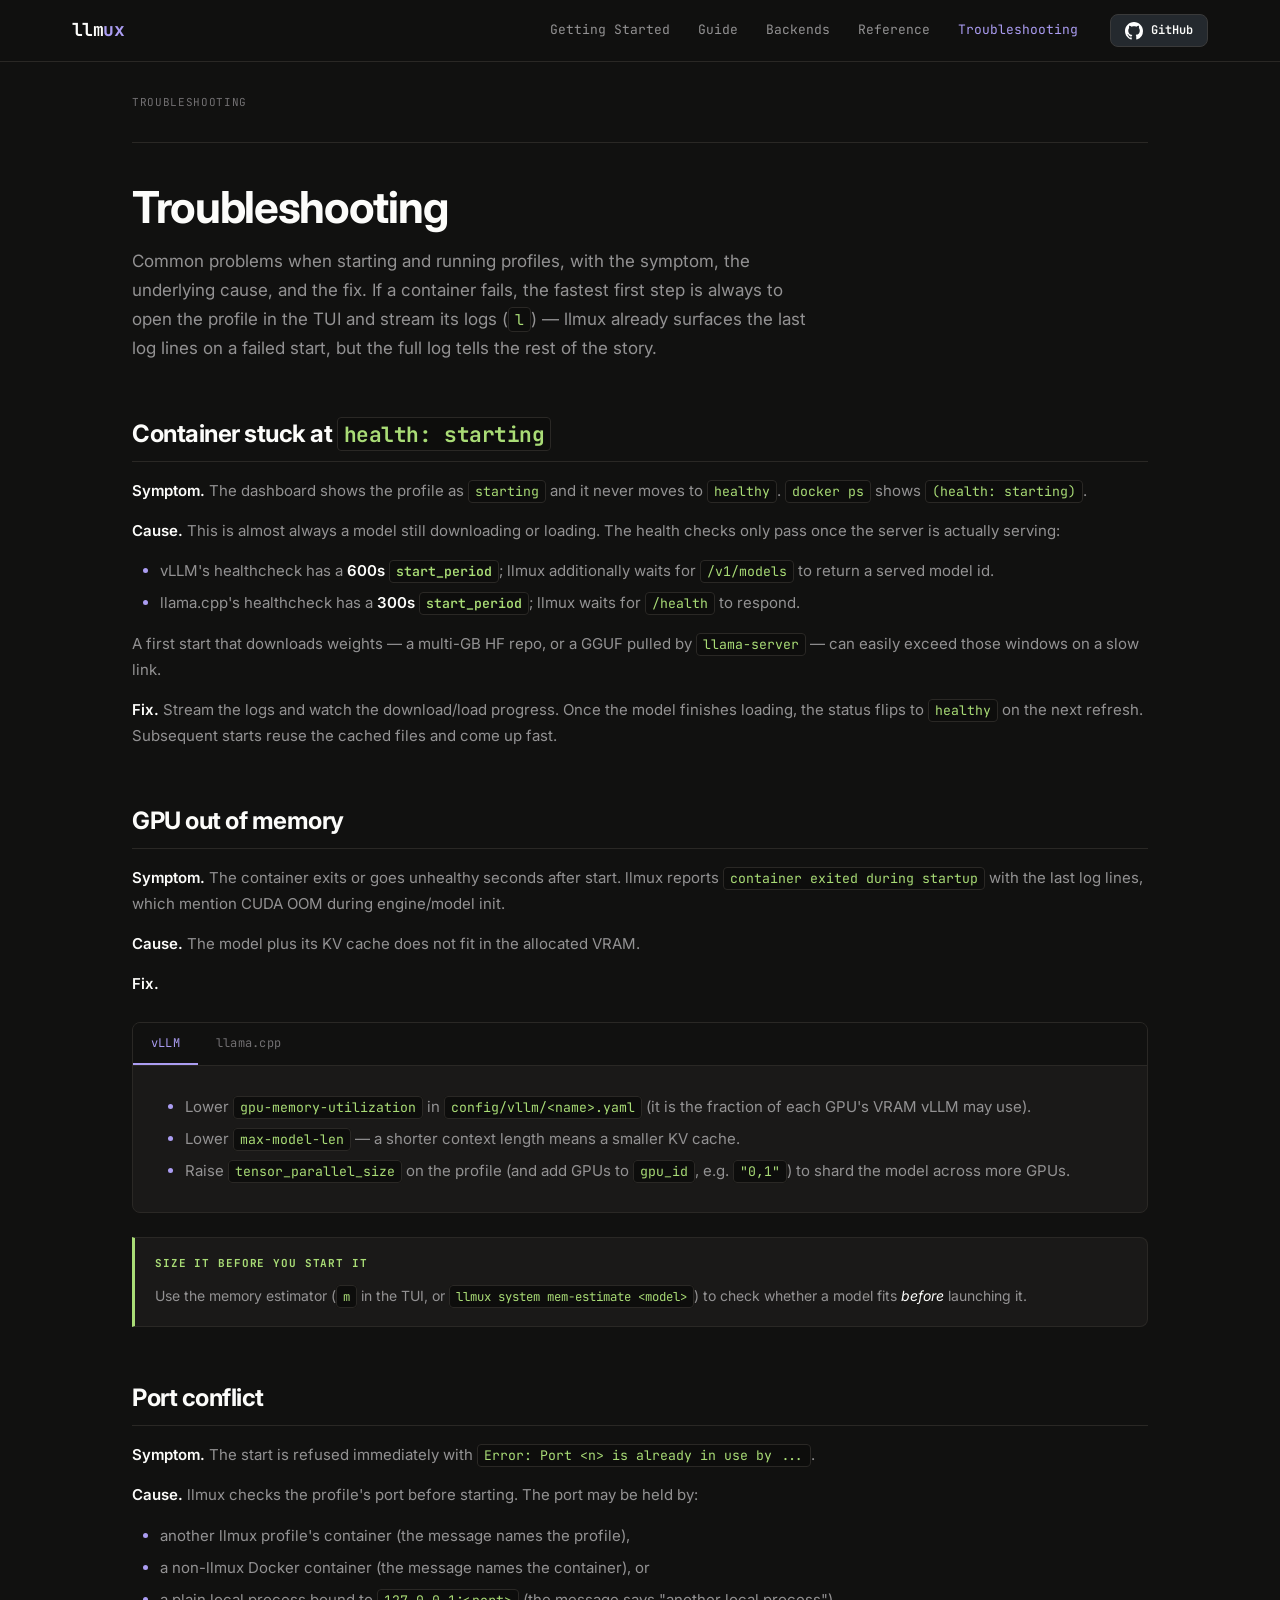
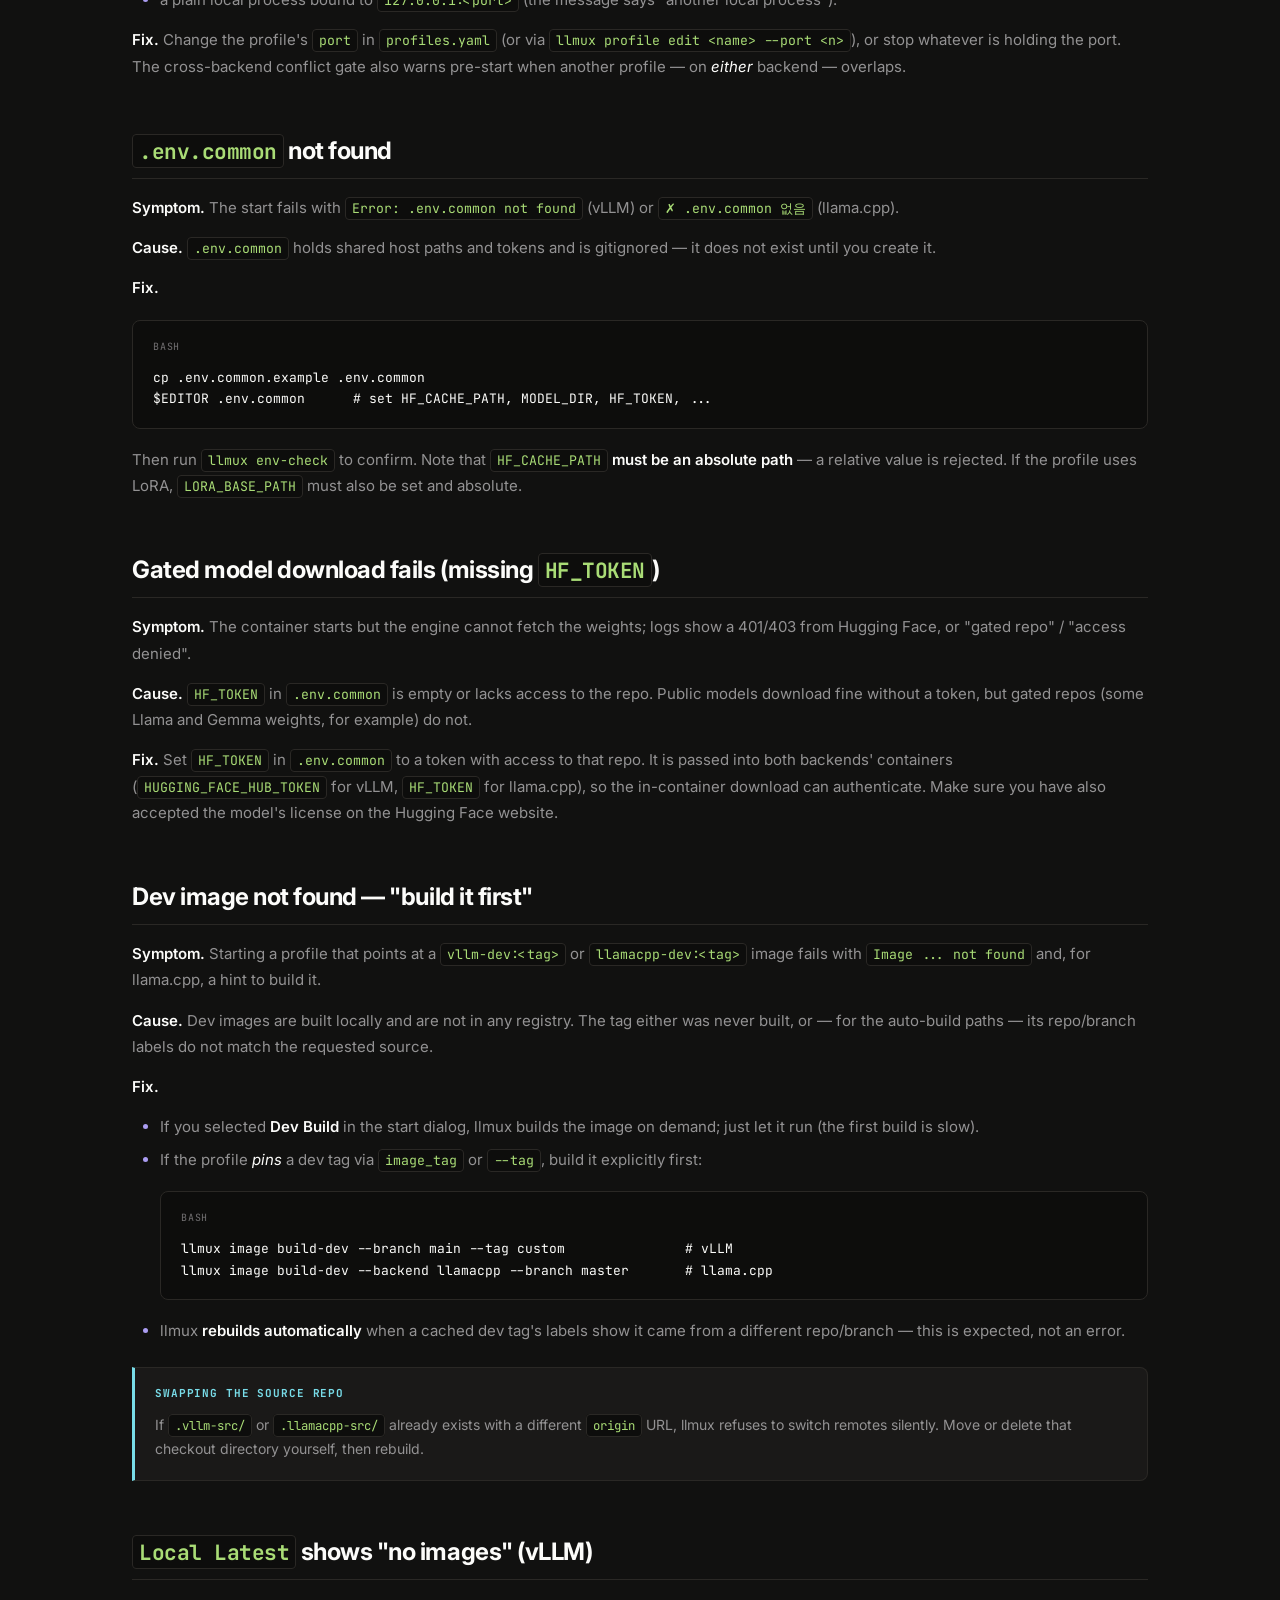
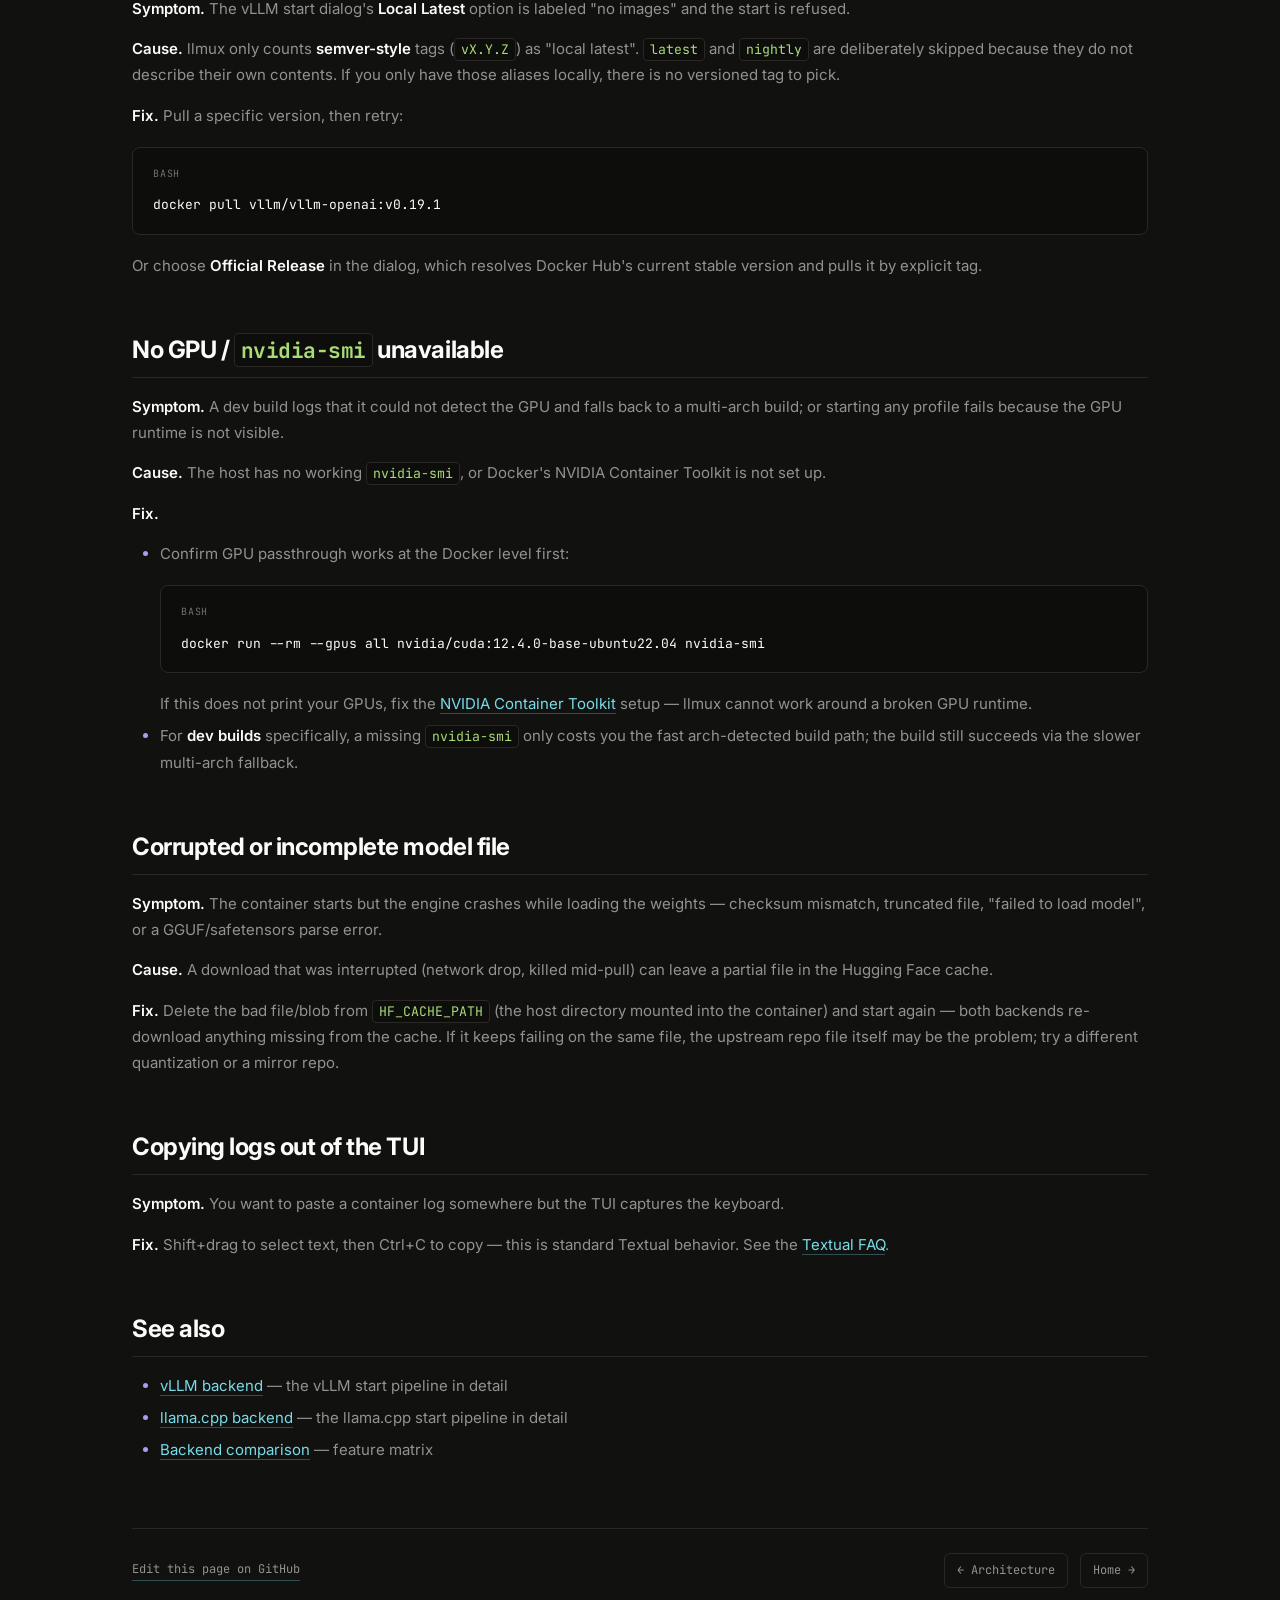
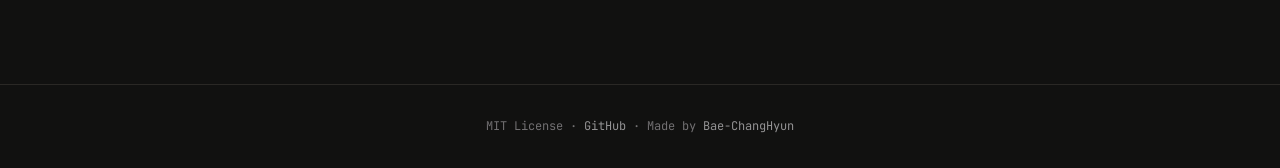
==== docs/troubleshooting.html @ 17f213e3 "📝 docs(site): hand-build all 14 sub-pages in Monokai Pro design Follows the same "keep the custom de" ====
<!DOCTYPE html>
<html lang="en">
<head>
  <meta charset="UTF-8" />
  <meta name="viewport" content="width=device-width, initial-scale=1.0" />
  <title>Troubleshooting &middot; llmux</title>
  <meta name="description" content="Common problems when starting and running llmux profiles — symptoms, causes, and fixes for vLLM and llama.cpp." />
  <link rel="preconnect" href="https://fonts.googleapis.com" />
  <link rel="preconnect" href="https://fonts.gstatic.com" crossorigin />
  <link href="https://fonts.googleapis.com/css2?family=JetBrains+Mono:wght@400;500;700&family=Inter:wght@400;500;600;700&display=swap" rel="stylesheet" />
  <link rel="stylesheet" href="assets/css/style.css" />
</head>
<body>

<!-- NAV -->
<nav class="top">
  <div class="nav-inner">
    <a href="index.html" class="nav-brand">llm<span class="brand-accent">ux</span></a>
    <div class="nav-links">
      <span class="nav-links-desktop">
        <a href="getting-started/installation.html">Getting Started</a>
        <a href="guide/profiles.html">Guide</a>
        <a href="backends/vllm.html">Backends</a>
        <a href="reference/cli.html">Reference</a>
        <a href="troubleshooting.html" class="active">Troubleshooting</a>
      </span>
      <a href="https://github.com/Bae-ChangHyun/llmux" class="nav-github" target="_blank">
        <svg viewBox="0 0 16 16"><path d="M8 0C3.58 0 0 3.58 0 8c0 3.54 2.29 6.53 5.47 7.59.4.07.55-.17.55-.38 0-.19-.01-.82-.01-1.49-2.01.37-2.53-.49-2.69-.94-.09-.23-.48-.94-.82-1.13-.28-.15-.68-.52-.01-.53.63-.01 1.08.58 1.23.82.72 1.21 1.87.87 2.33.66.07-.52.28-.87.51-1.07-1.78-.2-3.64-.89-3.64-3.95 0-.87.31-1.59.82-2.15-.08-.2-.36-1.02.08-2.12 0 0 .67-.21 2.2.82.64-.18 1.32-.27 2-.27.68 0 1.36.09 2 .27 1.53-1.04 2.2-.82 2.2-.82.44 1.1.16 1.92.08 2.12.51.56.82 1.27.82 2.15 0 3.07-1.87 3.75-3.65 3.95.29.25.54.73.54 1.48 0 1.07-.01 1.93-.01 2.2 0 .21.15.46.55.38A8.013 8.013 0 0016 8c0-4.42-3.58-8-8-8z"/></svg>
        <span class="nav-github-stars">GitHub</span>
      </a>
    </div>
  </div>
</nav>

<div class="docs-wrap">

  <!-- SECTION NAV -->
  <div class="section-nav">
    <span class="crumb">Troubleshooting</span>
  </div>

  <article class="docs-content">

    <div class="docs-header">
      <h1>Troubleshooting</h1>
      <p class="lede">
        Common problems when starting and running profiles, with the symptom, the underlying cause, and the fix. If a container fails, the fastest first step is always to open the profile in the TUI and stream its logs (<code>l</code>) — llmux already surfaces the last log lines on a failed start, but the full log tells the rest of the story.
      </p>
    </div>

    <h2 id="container-stuck-at-health-starting">Container stuck at <code>health: starting</code></h2>
    <p><strong>Symptom.</strong> The dashboard shows the profile as <code>starting</code> and it never moves to <code>healthy</code>. <code>docker ps</code> shows <code>(health: starting)</code>.</p>
    <p><strong>Cause.</strong> This is almost always a model still downloading or loading. The health checks only pass once the server is actually serving:</p>
    <ul>
      <li>vLLM's healthcheck has a <strong>600s <code>start_period</code></strong>; llmux additionally waits for <code>/v1/models</code> to return a served model id.</li>
      <li>llama.cpp's healthcheck has a <strong>300s <code>start_period</code></strong>; llmux waits for <code>/health</code> to respond.</li>
    </ul>
    <p>A first start that downloads weights — a multi-GB HF repo, or a GGUF pulled by <code>llama-server</code> — can easily exceed those windows on a slow link.</p>
    <p><strong>Fix.</strong> Stream the logs and watch the download/load progress. Once the model finishes loading, the status flips to <code>healthy</code> on the next refresh. Subsequent starts reuse the cached files and come up fast.</p>

    <h2 id="gpu-out-of-memory">GPU out of memory</h2>
    <p><strong>Symptom.</strong> The container exits or goes unhealthy seconds after start. llmux reports <code>container exited during startup</code> with the last log lines, which mention CUDA OOM during engine/model init.</p>
    <p><strong>Cause.</strong> The model plus its KV cache does not fit in the allocated VRAM.</p>
    <p><strong>Fix.</strong></p>

    <div class="tabs">
      <div class="tab-bar">
        <button class="active" onclick="switchTab(this, 'tab-ts-1-vllm')">vLLM</button>
        <button onclick="switchTab(this, 'tab-ts-1-llamacpp')">llama.cpp</button>
      </div>
      <div class="tab-panel active" id="tab-ts-1-vllm">
        <ul>
          <li>Lower <code>gpu-memory-utilization</code> in <code>config/vllm/&lt;name&gt;.yaml</code> (it is the fraction of each GPU's VRAM vLLM may use).</li>
          <li>Lower <code>max-model-len</code> — a shorter context length means a smaller KV cache.</li>
          <li>Raise <code>tensor_parallel_size</code> on the profile (and add GPUs to <code>gpu_id</code>, e.g. <code>"0,1"</code>) to shard the model across more GPUs.</li>
        </ul>
      </div>
      <div class="tab-panel" id="tab-ts-1-llamacpp">
        <ul>
          <li>Lower <code>n-gpu-layers</code> in <code>config/llamacpp/&lt;name&gt;.yaml</code> to offload more layers to CPU.</li>
          <li>Quantize the KV cache with <code>cache-type-k</code> / <code>cache-type-v</code> (e.g. <code>q8_0</code>).</li>
          <li>For MoE models, add an <code>override-tensors</code> rule (e.g. <code>".ffn_.*_exps.=CPU"</code>) to push expert tensors to system RAM.</li>
        </ul>
      </div>
    </div>

    <div class="admonition tip">
      <p class="admonition-title">Size it before you start it</p>
      <p>Use the memory estimator (<code>m</code> in the TUI, or <code>llmux system mem-estimate &lt;model&gt;</code>) to check whether a model fits <em>before</em> launching it.</p>
    </div>

    <h2 id="port-conflict">Port conflict</h2>
    <p><strong>Symptom.</strong> The start is refused immediately with <code>Error: Port &lt;n&gt; is already in use by ...</code>.</p>
    <p><strong>Cause.</strong> llmux checks the profile's port before starting. The port may be held by:</p>
    <ul>
      <li>another llmux profile's container (the message names the profile),</li>
      <li>a non-llmux Docker container (the message names the container), or</li>
      <li>a plain local process bound to <code>127.0.0.1:&lt;port&gt;</code> (the message says "another local process").</li>
    </ul>
    <p><strong>Fix.</strong> Change the profile's <code>port</code> in <code>profiles.yaml</code> (or via <code>llmux profile edit &lt;name&gt; --port &lt;n&gt;</code>), or stop whatever is holding the port. The cross-backend conflict gate also warns pre-start when another profile — on <em>either</em> backend — overlaps.</p>

    <h2 id="env-common-not-found"><code>.env.common</code> not found</h2>
    <p><strong>Symptom.</strong> The start fails with <code>Error: .env.common not found</code> (vLLM) or <code>✗ .env.common 없음</code> (llama.cpp).</p>
    <p><strong>Cause.</strong> <code>.env.common</code> holds shared host paths and tokens and is gitignored — it does not exist until you create it.</p>
    <p><strong>Fix.</strong></p>
    <pre data-lang="bash"><code>cp .env.common.example .env.common
$EDITOR .env.common      # set HF_CACHE_PATH, MODEL_DIR, HF_TOKEN, ...</code></pre>
    <p>Then run <code>llmux env-check</code> to confirm. Note that <code>HF_CACHE_PATH</code> <strong>must be an absolute path</strong> — a relative value is rejected. If the profile uses LoRA, <code>LORA_BASE_PATH</code> must also be set and absolute.</p>

    <h2 id="gated-model-download-fails-missing-hf-token">Gated model download fails (missing <code>HF_TOKEN</code>)</h2>
    <p><strong>Symptom.</strong> The container starts but the engine cannot fetch the weights; logs show a 401/403 from Hugging Face, or "gated repo" / "access denied".</p>
    <p><strong>Cause.</strong> <code>HF_TOKEN</code> in <code>.env.common</code> is empty or lacks access to the repo. Public models download fine without a token, but gated repos (some Llama and Gemma weights, for example) do not.</p>
    <p><strong>Fix.</strong> Set <code>HF_TOKEN</code> in <code>.env.common</code> to a token with access to that repo. It is passed into both backends' containers (<code>HUGGING_FACE_HUB_TOKEN</code> for vLLM, <code>HF_TOKEN</code> for llama.cpp), so the in-container download can authenticate. Make sure you have also accepted the model's license on the Hugging Face website.</p>

    <h2 id="dev-image-not-found-build-it-first">Dev image not found — "build it first"</h2>
    <p><strong>Symptom.</strong> Starting a profile that points at a <code>vllm-dev:&lt;tag&gt;</code> or <code>llamacpp-dev:&lt;tag&gt;</code> image fails with <code>Image ... not found</code> and, for llama.cpp, a hint to build it.</p>
    <p><strong>Cause.</strong> Dev images are built locally and are not in any registry. The tag either was never built, or — for the auto-build paths — its repo/branch labels do not match the requested source.</p>
    <p><strong>Fix.</strong></p>
    <ul>
      <li>If you selected <strong>Dev Build</strong> in the start dialog, llmux builds the image on demand; just let it run (the first build is slow).</li>
      <li>If the profile <em>pins</em> a dev tag via <code>image_tag</code> or <code>--tag</code>, build it explicitly first:
        <pre data-lang="bash"><code>llmux image build-dev --branch main --tag custom               # vLLM
llmux image build-dev --backend llamacpp --branch master       # llama.cpp</code></pre>
      </li>
      <li>llmux <strong>rebuilds automatically</strong> when a cached dev tag's labels show it came from a different repo/branch — this is expected, not an error.</li>
    </ul>
    <div class="admonition note">
      <p class="admonition-title">Swapping the source repo</p>
      <p>If <code>.vllm-src/</code> or <code>.llamacpp-src/</code> already exists with a different <code>origin</code> URL, llmux refuses to switch remotes silently. Move or delete that checkout directory yourself, then rebuild.</p>
    </div>

    <h2 id="local-latest-shows-no-images-vllm"><code>Local Latest</code> shows "no images" (vLLM)</h2>
    <p><strong>Symptom.</strong> The vLLM start dialog's <strong>Local Latest</strong> option is labeled "no images" and the start is refused.</p>
    <p><strong>Cause.</strong> llmux only counts <strong>semver-style</strong> tags (<code>vX.Y.Z</code>) as "local latest". <code>latest</code> and <code>nightly</code> are deliberately skipped because they do not describe their own contents. If you only have those aliases locally, there is no versioned tag to pick.</p>
    <p><strong>Fix.</strong> Pull a specific version, then retry:</p>
    <pre data-lang="bash"><code>docker pull vllm/vllm-openai:v0.19.1</code></pre>
    <p>Or choose <strong>Official Release</strong> in the dialog, which resolves Docker Hub's current stable version and pulls it by explicit tag.</p>

    <h2 id="no-gpu-nvidia-smi-unavailable">No GPU / <code>nvidia-smi</code> unavailable</h2>
    <p><strong>Symptom.</strong> A dev build logs that it could not detect the GPU and falls back to a multi-arch build; or starting any profile fails because the GPU runtime is not visible.</p>
    <p><strong>Cause.</strong> The host has no working <code>nvidia-smi</code>, or Docker's NVIDIA Container Toolkit is not set up.</p>
    <p><strong>Fix.</strong></p>
    <ul>
      <li>Confirm GPU passthrough works at the Docker level first:
        <pre data-lang="bash"><code>docker run --rm --gpus all nvidia/cuda:12.4.0-base-ubuntu22.04 nvidia-smi</code></pre>
        If this does not print your GPUs, fix the <a href="https://docs.nvidia.com/datacenter/cloud-native/container-toolkit/install-guide.html" target="_blank">NVIDIA Container Toolkit</a> setup — llmux cannot work around a broken GPU runtime.
      </li>
      <li>For <strong>dev builds</strong> specifically, a missing <code>nvidia-smi</code> only costs you the fast arch-detected build path; the build still succeeds via the slower multi-arch fallback.</li>
    </ul>

    <h2 id="corrupted-or-incomplete-model-file">Corrupted or incomplete model file</h2>
    <p><strong>Symptom.</strong> The container starts but the engine crashes while loading the weights — checksum mismatch, truncated file, "failed to load model", or a GGUF/safetensors parse error.</p>
    <p><strong>Cause.</strong> A download that was interrupted (network drop, killed mid-pull) can leave a partial file in the Hugging Face cache.</p>
    <p><strong>Fix.</strong> Delete the bad file/blob from <code>HF_CACHE_PATH</code> (the host directory mounted into the container) and start again — both backends re-download anything missing from the cache. If it keeps failing on the same file, the upstream repo file itself may be the problem; try a different quantization or a mirror repo.</p>

    <h2 id="copying-logs-out-of-the-tui">Copying logs out of the TUI</h2>
    <p><strong>Symptom.</strong> You want to paste a container log somewhere but the TUI captures the keyboard.</p>
    <p><strong>Fix.</strong> Shift+drag to select text, then Ctrl+C to copy — this is standard Textual behavior. See the <a href="https://textual.textualize.io/FAQ/#how-can-i-select-and-copy-text-in-a-textual-app" target="_blank">Textual FAQ</a>.</p>

    <h2 id="see-also">See also</h2>
    <ul>
      <li><a href="backends/vllm.html">vLLM backend</a> — the vLLM start pipeline in detail</li>
      <li><a href="backends/llamacpp.html">llama.cpp backend</a> — the llama.cpp start pipeline in detail</li>
      <li><a href="backends/comparison.html">Backend comparison</a> — feature matrix</li>
    </ul>

    <div class="docs-footer">
      <a class="edit-link" href="https://github.com/Bae-ChangHyun/llmux/edit/main/docs/troubleshooting.md" target="_blank">Edit this page on GitHub</a>
      <div class="prev-next">
        <a href="reference/architecture.html">&larr; Architecture</a>
        <a href="index.html">Home &rarr;</a>
      </div>
    </div>

  </article>
</div>

<!-- FOOTER -->
<footer>
  <div class="page-wrap">
    <p>
      MIT License &middot;
      <a href="https://github.com/Bae-ChangHyun/llmux">GitHub</a> &middot;
      Made by <a href="https://github.com/Bae-ChangHyun">Bae-ChangHyun</a>
    </p>
  </div>
</footer>

<script>
function switchTab(btn, panelId) {
  const tabs = btn.closest('.tabs');
  tabs.querySelectorAll('.tab-bar button').forEach(b => b.classList.remove('active'));
  tabs.querySelectorAll('.tab-panel').forEach(p => p.classList.remove('active'));
  btn.classList.add('active');
  document.getElementById(panelId).classList.add('active');
}
</script>

</body>
</html>
---- docs/assets/css/style.css ----
/* llmux site — Monokai Pro design system.
   Shared by index.html (landing) and the /docs detail pages.
   No build step. Edit here, every page picks it up. */

*, *::before, *::after { margin: 0; padding: 0; box-sizing: border-box; }

:root {
  --bg: #111110;
  --bg-card: #1a1918;
  --bg-code: #0d0d0c;
  --border: #2a2825;
  --border-light: #3a3835;
  --text: #fcfcfa;
  --text-dim: #939293;
  --text-muted: #727072;
  /* Monokai Pro palette */
  --pink: #ff6188;
  --purple: #ab9df2;
  --cyan: #78dce8;
  --green: #a9dc76;
  --yellow: #ffd866;
  --orange: #fc9867;
  --accent: var(--purple);
  --accent-dim: rgba(171, 157, 242, 0.12);
  --mono: 'JetBrains Mono', 'SF Mono', 'Fira Code', monospace;
  --sans: 'Inter', system-ui, -apple-system, sans-serif;
  --max-w: 1200px;
  --max-w-docs: 1080px;
  --section-gap: clamp(5rem, 10vh, 8rem);
  --nav-h: 56px;
}

html { scroll-behavior: smooth; }

body {
  min-height: 100vh;
  background: var(--bg);
  color: var(--text);
  font-family: var(--sans);
  -webkit-font-smoothing: antialiased;
  line-height: 1.6;
}

/* ============================== NAV ============================== */
nav.top {
  position: fixed; top: 0; left: 0; right: 0; z-index: 50;
  background: rgba(17,17,16,0.9);
  backdrop-filter: blur(12px);
  -webkit-backdrop-filter: blur(12px);
  border-bottom: 1px solid var(--border);
}
.nav-inner {
  max-width: var(--max-w); margin: 0 auto;
  padding: 14px 32px;
  display: flex; align-items: center; justify-content: space-between;
}
.nav-brand {
  font-family: var(--mono); font-size: 18px; font-weight: 700;
  color: var(--text); text-decoration: none; letter-spacing: -0.03em;
}
.nav-brand .brand-accent { color: var(--purple); }
.nav-links { display: flex; align-items: center; gap: 32px; }
.nav-links-desktop { display: flex; align-items: center; gap: 28px; }
.nav-links a {
  font-size: 13px; color: var(--text-dim); text-decoration: none;
  font-family: var(--mono); transition: color 0.2s;
}
.nav-links a:hover { color: var(--text); }
.nav-links a.active { color: var(--purple); }
.nav-github {
  display: inline-flex; align-items: center; gap: 8px;
  padding: 6px 14px; border-radius: 8px;
  background: #24292e; border: 1px solid #3a3a3a;
  text-decoration: none; transition: border-color 0.2s;
}
.nav-github:hover { border-color: #555; }
.nav-github svg { width: 18px; height: 18px; fill: #fff; }
.nav-github-stars {
  font-family: var(--mono); font-size: 12px;
  color: var(--text); font-weight: 600;
}

/* ============================== LAYOUT ============================== */
.page-wrap { max-width: var(--max-w); margin: 0 auto; padding: 0 32px; }
section { padding-bottom: var(--section-gap); }

.section-label {
  font-family: var(--mono); font-size: 10px;
  letter-spacing: 0.1em; text-transform: uppercase;
  color: var(--text-muted); margin-bottom: 12px;
}
.section-title {
  font-size: clamp(28px, 4vw, 40px); font-weight: 700;
  line-height: 1.15; letter-spacing: -0.03em;
  color: var(--text); margin-bottom: 16px;
}
.section-sub {
  font-size: 15px; color: var(--text-dim);
  max-width: 520px; line-height: 1.7;
}
.section-header { margin-bottom: 48px; }

/* ============================== HERO (landing) ============================== */
.hero {
  text-align: center;
  padding-top: clamp(7rem, 13vh, 10rem);
  padding-bottom: clamp(2rem, 4vh, 4rem);
}
.hero-badge {
  display: inline-block;
  font-family: var(--mono); font-size: 10px;
  letter-spacing: 0.1em; text-transform: uppercase;
  color: var(--text-muted); margin-bottom: 24px;
}
.hero h1 {
  font-size: clamp(36px, 6vw, 64px); font-weight: 700;
  line-height: 1.08; letter-spacing: -0.04em;
  margin-bottom: 20px;
}
.hero h1 .accent { color: var(--purple); }
.hero h1 .accent-alt { color: var(--cyan); }
.hero-sub {
  font-size: clamp(15px, 2vw, 17px); color: var(--text-dim);
  max-width: 520px; margin: 0 auto 40px; line-height: 1.7;
}
.hero-cmd {
  display: inline-flex; align-items: center; gap: 12px;
  background: var(--bg-code); border: 1px solid var(--border);
  border-radius: 8px; padding: 14px 24px;
  font-family: var(--mono); font-size: 14px;
  color: var(--text-dim); cursor: pointer;
  transition: border-color 0.2s;
  position: relative;
}
.hero-cmd:hover { border-color: var(--border-light); }
.hero-cmd .prompt { color: var(--green); user-select: none; }
.hero-cmd .cmd-text { color: var(--text); }
.hero-cmd .copy-icon { color: var(--text-muted); transition: color 0.2s; width: 16px; height: 16px; }
.hero-cmd:hover .copy-icon { color: var(--text-dim); }
.hero-cmd .copied-tooltip {
  position: absolute; top: -32px; left: 50%; transform: translateX(-50%);
  background: var(--green); color: var(--bg); padding: 4px 10px;
  border-radius: 4px; font-size: 11px; opacity: 0;
  transition: opacity 0.2s; pointer-events: none;
}
.hero-cmd .copied-tooltip.show { opacity: 1; }
.hero-links { display: flex; gap: 16px; justify-content: center; margin-top: 20px; }
.hero-links a {
  font-family: var(--mono); font-size: 13px;
  color: var(--text-dim); text-decoration: none; transition: color 0.2s;
}
.hero-links a:hover { color: var(--text); }
.hero-logo {
  display: block; margin: 0 auto 32px auto;
  width: 100%; max-width: 440px; height: auto;
  border-radius: 24px;
  filter: drop-shadow(0 20px 60px rgba(171, 157, 242, 0.35));
  animation: float 4s ease-in-out infinite;
}
@keyframes float {
  0%, 100% { transform: translateY(0); }
  50% { transform: translateY(-8px); }
}

.tech-stack {
  display: flex; gap: 20px; justify-content: center;
  align-items: center; margin-top: 32px; flex-wrap: wrap;
}
.tech-badge {
  display: inline-flex; align-items: center; gap: 6px;
  padding: 6px 14px; border-radius: 6px;
  border: 1px solid var(--border);
  background: var(--bg-card);
  font-family: var(--mono); font-size: 11px;
  color: var(--text-dim); transition: border-color 0.2s;
}
.tech-badge:hover { border-color: var(--border-light); }
.tech-badge svg { width: 16px; height: 16px; flex-shrink: 0; }

/* ============================== LANDING SECTIONS ============================== */
.demo-section { text-align: center; }
.demo-wrap {
  max-width: 720px; margin: 0 auto;
  border-radius: 12px; overflow: hidden;
  border: 1px solid var(--border);
  background: var(--bg-code);
}
.demo-wrap img { width: 100%; height: auto; display: block; }

.problems-grid {
  display: grid; grid-template-columns: repeat(auto-fit, minmax(260px, 1fr));
  gap: 20px;
}
.problem-card {
  background: var(--bg-card); border: 1px solid var(--border);
  border-radius: 12px; padding: 28px; transition: border-color 0.2s;
}
.problem-card:hover { border-color: var(--border-light); }
.problem-num { font-family: var(--mono); font-size: 11px; color: var(--text-muted); margin-bottom: 12px; }
.problem-card h3 { font-size: 16px; font-weight: 600; margin-bottom: 8px; letter-spacing: -0.01em; }
.problem-card p { font-size: 13px; color: var(--text-dim); line-height: 1.6; }
.problem-cmd {
  display: inline-block; margin-top: 12px;
  font-family: var(--mono); font-size: 12px;
  color: var(--pink); background: rgba(255, 97, 136, 0.1);
  padding: 6px 12px; border-radius: 6px;
}

.steps-grid {
  display: grid; grid-template-columns: repeat(auto-fit, minmax(300px, 1fr));
  gap: 24px;
}
.step-card {
  background: var(--bg-card); border: 1px solid var(--border);
  border-radius: 12px; padding: 28px; transition: border-color 0.2s;
}
.step-card:hover { border-color: var(--border-light); }
.step-num {
  display: inline-flex; align-items: center; justify-content: center;
  width: 28px; height: 28px; border-radius: 50%;
  background: rgba(255, 216, 102, 0.12); color: var(--yellow);
  font-family: var(--mono); font-size: 13px; font-weight: 700;
  margin-bottom: 16px;
}
.step-card h3 { font-size: 16px; font-weight: 600; margin-bottom: 8px; }
.step-card p { font-size: 13px; color: var(--text-dim); line-height: 1.6; margin-bottom: 12px; }
.step-code {
  font-family: var(--mono); font-size: 13px;
  background: var(--bg-code); border: 1px solid var(--border);
  border-radius: 6px; padding: 10px 14px;
  color: var(--text);
}

.terminal-section { text-align: center; }
.terminal {
  max-width: 640px; margin: 0 auto;
  background: var(--bg-code); border: 1px solid var(--border);
  border-radius: 12px; overflow: hidden; text-align: left;
}
.terminal-bar {
  display: flex; align-items: center; gap: 8px;
  padding: 12px 16px; border-bottom: 1px solid var(--border);
}
.terminal-dot { width: 10px; height: 10px; border-radius: 50%; }
.terminal-dot.red { background: #ff5f57; }
.terminal-dot.yellow { background: #ffbd2e; }
.terminal-dot.green { background: #28c840; }
.terminal-title {
  flex: 1; text-align: center;
  font-family: var(--mono); font-size: 11px; color: var(--text-muted);
}
.terminal-body {
  padding: 20px; font-family: var(--mono); font-size: 13px;
  line-height: 1.8; min-height: 280px;
}
.terminal-body .line { opacity: 0; transform: translateY(4px); transition: all 0.3s ease; }
.terminal-body .line.visible { opacity: 1; transform: translateY(0); }
.terminal-body .prompt-line { color: var(--text); }
.terminal-body .prompt-sign { color: var(--green); }
.terminal-body .success { color: var(--green); }
.terminal-body .info { color: var(--text-dim); }
.terminal-body .highlight { color: var(--cyan); }
.terminal-body .warn { color: var(--yellow); }

.comparison-grid { display: grid; grid-template-columns: 1fr 1fr; gap: 24px; }
.comparison-card {
  background: var(--bg-card); border: 1px solid var(--border);
  border-radius: 12px; padding: 32px;
}
.comparison-card.after { border-color: var(--green); }
.comparison-card h3 {
  font-family: var(--mono); font-size: 12px;
  text-transform: uppercase; letter-spacing: 0.08em; margin-bottom: 24px;
}
.comparison-card.before h3 { color: var(--text-muted); }
.comparison-card.after h3 { color: var(--green); }
.comp-row {
  display: flex; justify-content: space-between; align-items: center;
  padding: 10px 0; border-bottom: 1px solid var(--border);
  font-size: 13px;
}
.comp-row:last-child { border-bottom: none; }
.comp-label { color: var(--text-dim); font-size: 12px; }
.comp-value { font-family: var(--mono); font-size: 12px; }
.comp-value.dim { color: var(--text-muted); }
.comp-value.good { color: var(--green); }

.features-grid {
  display: grid; grid-template-columns: repeat(auto-fit, minmax(320px, 1fr));
  gap: 20px;
}
.feature-card {
  background: var(--bg-card); border: 1px solid var(--border);
  border-radius: 12px; padding: 28px; transition: border-color 0.2s;
}
.feature-card:hover { border-color: var(--border-light); }
.feature-icon {
  font-size: 20px; margin-bottom: 14px;
  width: 40px; height: 40px; display: flex;
  align-items: center; justify-content: center;
  border-radius: 10px;
}
.feature-card:nth-child(1) .feature-icon { background: rgba(120,220,232,0.12); color: var(--cyan); }
.feature-card:nth-child(2) .feature-icon { background: rgba(255,97,136,0.12); color: var(--pink); }
.feature-card:nth-child(3) .feature-icon { background: rgba(169,220,118,0.12); color: var(--green); }
.feature-card:nth-child(4) .feature-icon { background: rgba(255,216,102,0.12); color: var(--yellow); }
.feature-card:nth-child(5) .feature-icon { background: rgba(252,152,103,0.12); color: var(--orange); }
.feature-card:nth-child(6) .feature-icon { background: rgba(171,157,242,0.12); color: var(--purple); }
.feature-card:nth-child(7) .feature-icon { background: rgba(120,220,232,0.12); color: var(--cyan); }
.feature-card:nth-child(8) .feature-icon { background: rgba(255,97,136,0.12); color: var(--pink); }
.feature-card:nth-child(9) .feature-icon { background: rgba(169,220,118,0.12); color: var(--green); }
.feature-card h3 { font-size: 15px; font-weight: 600; margin-bottom: 6px; }
.feature-card p { font-size: 13px; color: var(--text-dim); line-height: 1.6; }
.feature-card p code {
  font-family: var(--mono); font-size: 12px;
  background: var(--bg-code); padding: 2px 6px;
  border-radius: 4px; color: var(--green);
}

.faq-list { max-width: 700px; }
.faq-item { border-bottom: 1px solid var(--border); padding: 20px 0; }
.faq-q {
  font-size: 15px; font-weight: 600; cursor: pointer;
  display: flex; justify-content: space-between; align-items: center;
  color: var(--text); transition: color 0.2s;
}
.faq-q:hover { color: var(--purple); }
.faq-arrow { font-size: 18px; color: var(--text-muted); transition: transform 0.3s; }
.faq-item.open .faq-arrow { transform: rotate(45deg); }
.faq-a {
  max-height: 0; overflow: hidden;
  transition: max-height 0.3s ease, padding 0.3s ease;
  font-size: 13px; color: var(--text-dim); line-height: 1.7;
}
.faq-item.open .faq-a { max-height: 360px; padding-top: 12px; }
.faq-a code {
  font-family: var(--mono); font-size: 12px;
  background: var(--bg-code); padding: 2px 6px;
  border-radius: 4px; color: var(--green);
}

footer {
  border-top: 1px solid var(--border);
  padding: 32px 0; text-align: center;
  font-size: 12px; color: var(--text-muted);
  font-family: var(--mono);
}
footer a { color: var(--text-dim); text-decoration: none; }
footer a:hover { color: var(--text); }

/* ============================== DOCS DETAIL PAGES ============================== */
.docs-wrap {
  max-width: var(--max-w-docs);
  margin: 0 auto;
  padding: calc(var(--nav-h) + 32px) 32px 96px;
}

/* Section nav (pill row sitting under the top nav) */
.section-nav {
  display: flex; flex-wrap: wrap; gap: 6px;
  margin-bottom: 40px;
  padding-bottom: 24px;
  border-bottom: 1px solid var(--border);
}
.section-nav .crumb {
  font-family: var(--mono); font-size: 11px;
  letter-spacing: 0.06em; text-transform: uppercase;
  color: var(--text-muted);
  padding: 6px 0; margin-right: 8px;
  display: inline-flex; align-items: center;
}
.section-nav a {
  font-family: var(--mono); font-size: 12px;
  color: var(--text-dim); text-decoration: none;
  padding: 6px 12px; border-radius: 6px;
  border: 1px solid transparent;
  transition: all 0.2s;
}
.section-nav a:hover {
  color: var(--text); border-color: var(--border);
}
.section-nav a.active {
  color: var(--purple); background: var(--accent-dim);
  border-color: rgba(171,157,242,0.3);
}

/* Page-level metadata header (h1 + lede) */
.docs-header { margin-bottom: 40px; }
.docs-header h1 {
  font-size: clamp(32px, 5vw, 44px);
  font-weight: 700; letter-spacing: -0.03em; line-height: 1.1;
  color: var(--text); margin-bottom: 16px;
}
.docs-header .lede {
  font-size: 17px; line-height: 1.7;
  color: var(--text-dim); max-width: 680px;
}

/* Prose content */
.docs-content { font-size: 15px; line-height: 1.75; color: var(--text); }

.docs-content h2 {
  font-size: 24px; font-weight: 700; letter-spacing: -0.02em;
  line-height: 1.25; color: var(--text);
  margin-top: 56px; margin-bottom: 16px;
  padding-bottom: 12px; border-bottom: 1px solid var(--border);
  scroll-margin-top: calc(var(--nav-h) + 24px);
}
.docs-content h2:first-child { margin-top: 0; }
.docs-content h3 {
  font-size: 18px; font-weight: 600; letter-spacing: -0.01em;
  color: var(--text); margin-top: 36px; margin-bottom: 12px;
  scroll-margin-top: calc(var(--nav-h) + 24px);
}
.docs-content h4 {
  font-size: 15px; font-weight: 600;
  color: var(--text); margin-top: 28px; margin-bottom: 8px;
  font-family: var(--mono); letter-spacing: 0;
}

.docs-content p {
  color: var(--text-dim); margin: 14px 0;
}
.docs-content strong { color: var(--text); font-weight: 600; }
.docs-content em { color: var(--text); font-style: italic; }

.docs-content a {
  color: var(--cyan); text-decoration: none;
  border-bottom: 1px solid rgba(120,220,232,0.3);
  transition: border-color 0.2s;
}
.docs-content a:hover { border-bottom-color: var(--cyan); }

/* Inline code */
.docs-content code {
  font-family: var(--mono); font-size: 0.88em;
  background: var(--bg-code); border: 1px solid var(--border);
  padding: 2px 6px; border-radius: 4px;
  color: var(--green);
}
.docs-content a code { color: var(--cyan); }

/* Code blocks */
.docs-content pre {
  background: var(--bg-code); border: 1px solid var(--border);
  border-radius: 8px; padding: 18px 20px;
  overflow-x: auto; margin: 18px 0;
  font-family: var(--mono); font-size: 13px;
  line-height: 1.65;
}
.docs-content pre code {
  background: none; border: none; padding: 0;
  color: var(--text); font-size: inherit; border-radius: 0;
}
/* Optional language label */
.docs-content pre[data-lang]::before {
  content: attr(data-lang);
  display: block;
  font-family: var(--mono); font-size: 10px;
  letter-spacing: 0.08em; text-transform: uppercase;
  color: var(--text-muted); margin-bottom: 12px;
}

/* Lists */
.docs-content ul, .docs-content ol {
  margin: 14px 0; padding-left: 28px;
  color: var(--text-dim);
}
.docs-content ul li, .docs-content ol li {
  margin: 6px 0;
}
.docs-content ul li::marker { color: var(--purple); }
.docs-content ol li::marker { color: var(--yellow); font-family: var(--mono); }
.docs-content li > p { margin: 6px 0; }
.docs-content li > ul, .docs-content li > ol { margin: 6px 0; }

/* Tables */
.docs-content table {
  width: 100%; margin: 22px 0;
  border-collapse: collapse;
  font-size: 14px;
  border: 1px solid var(--border);
  border-radius: 8px;
  overflow: hidden;
}
.docs-content thead {
  background: var(--bg-card);
}
.docs-content th {
  text-align: left;
  font-family: var(--mono); font-size: 11px;
  letter-spacing: 0.08em; text-transform: uppercase;
  color: var(--text-muted);
  padding: 12px 16px;
  border-bottom: 1px solid var(--border);
  font-weight: 600;
}
.docs-content td {
  padding: 12px 16px;
  border-bottom: 1px solid var(--border);
  color: var(--text-dim);
  vertical-align: top;
}
.docs-content tbody tr:last-child td { border-bottom: none; }
.docs-content tbody tr:hover { background: rgba(171,157,242,0.04); }

/* Blockquotes */
.docs-content blockquote {
  margin: 18px 0; padding: 16px 20px;
  background: var(--bg-card);
  border-left: 3px solid var(--purple);
  border-radius: 0 8px 8px 0;
  color: var(--text-dim);
  font-size: 14px;
}
.docs-content blockquote p { margin: 4px 0; color: var(--text-dim); }
.docs-content blockquote p:first-child { margin-top: 0; }
.docs-content blockquote p:last-child { margin-bottom: 0; }

/* Admonitions (note / warning / tip / info / danger) */
.docs-content .admonition {
  margin: 22px 0; padding: 16px 20px 18px;
  background: var(--bg-card);
  border: 1px solid var(--border);
  border-left-width: 3px;
  border-radius: 0 8px 8px 0;
  font-size: 14px;
}
.docs-content .admonition .admonition-title {
  font-family: var(--mono); font-size: 11px;
  letter-spacing: 0.08em; text-transform: uppercase;
  font-weight: 700;
  margin-bottom: 10px;
  display: flex; align-items: center; gap: 8px;
}
.docs-content .admonition.note { border-left-color: var(--cyan); }
.docs-content .admonition.note .admonition-title { color: var(--cyan); }
.docs-content .admonition.tip { border-left-color: var(--green); }
.docs-content .admonition.tip .admonition-title { color: var(--green); }
.docs-content .admonition.warning { border-left-color: var(--yellow); }
.docs-content .admonition.warning .admonition-title { color: var(--yellow); }
.docs-content .admonition.danger { border-left-color: var(--pink); }
.docs-content .admonition.danger .admonition-title { color: var(--pink); }
.docs-content .admonition.info { border-left-color: var(--purple); }
.docs-content .admonition.info .admonition-title { color: var(--purple); }
.docs-content .admonition p { margin: 6px 0; color: var(--text-dim); }
.docs-content .admonition p:last-child { margin-bottom: 0; }
.docs-content .admonition > p:first-of-type { margin-top: 0; }

/* Tabs (for === "Option" === MkDocs syntax) */
.docs-content .tabs {
  margin: 24px 0;
  border: 1px solid var(--border);
  border-radius: 8px;
  overflow: hidden;
  background: var(--bg-card);
}
.docs-content .tab-bar {
  display: flex; flex-wrap: wrap;
  background: var(--bg);
  border-bottom: 1px solid var(--border);
}
.docs-content .tab-bar button {
  font-family: var(--mono); font-size: 12px;
  color: var(--text-muted); background: none; border: none;
  padding: 12px 18px; cursor: pointer;
  border-bottom: 2px solid transparent;
  transition: all 0.2s;
  letter-spacing: 0.02em;
}
.docs-content .tab-bar button:hover { color: var(--text-dim); }
.docs-content .tab-bar button.active {
  color: var(--purple);
  border-bottom-color: var(--purple);
}
.docs-content .tab-panel { display: none; padding: 22px 24px; }
.docs-content .tab-panel.active { display: block; }
.docs-content .tab-panel > :first-child { margin-top: 0; }
.docs-content .tab-panel > :last-child { margin-bottom: 0; }

/* Keyboard chips for shortcut documentation */
.docs-content kbd {
  display: inline-block;
  font-family: var(--mono); font-size: 11px;
  color: var(--text); background: var(--bg-card);
  border: 1px solid var(--border-light);
  border-bottom-width: 2px;
  border-radius: 4px;
  padding: 1px 8px;
  line-height: 1.5;
  vertical-align: baseline;
}

/* Horizontal rule */
.docs-content hr {
  border: none; border-top: 1px solid var(--border);
  margin: 40px 0;
}

/* Definition lists (used in some MkDocs configurations) */
.docs-content dl { margin: 14px 0; }
.docs-content dt {
  font-family: var(--mono); font-size: 13px;
  color: var(--cyan); margin-top: 10px;
  font-weight: 600;
}
.docs-content dd {
  margin-left: 24px; color: var(--text-dim);
  font-size: 14px; line-height: 1.7;
}

/* Page footer with "Edit this page" / "Last updated" */
.docs-footer {
  margin-top: 64px;
  padding-top: 24px;
  border-top: 1px solid var(--border);
  display: flex; justify-content: space-between; align-items: center;
  flex-wrap: wrap; gap: 12px;
}
.docs-footer .edit-link {
  font-family: var(--mono); font-size: 12px;
  color: var(--text-dim); text-decoration: none;
}
.docs-footer .edit-link:hover { color: var(--cyan); }
.docs-footer .prev-next {
  display: flex; gap: 12px;
  font-family: var(--mono); font-size: 12px;
}
.docs-footer .prev-next a {
  color: var(--text-dim); text-decoration: none;
  padding: 6px 12px; border: 1px solid var(--border); border-radius: 6px;
  transition: all 0.2s;
}
.docs-footer .prev-next a:hover { color: var(--text); border-color: var(--border-light); }

/* ============================== RESPONSIVE ============================== */
@media (max-width: 900px) {
  .nav-links-desktop { gap: 18px; }
  .nav-links-desktop a { font-size: 12px; }
}
@media (max-width: 768px) {
  .nav-inner { padding: 12px 20px; }
  .nav-links-desktop { display: none; }
  .page-wrap, .docs-wrap { padding: calc(var(--nav-h) + 24px) 20px 64px; }
  .comparison-grid { grid-template-columns: 1fr; }
  .docs-content h2 { font-size: 20px; }
  .docs-content h3 { font-size: 16px; }
  .docs-content table { font-size: 13px; display: block; overflow-x: auto; }
}
@media (max-width: 480px) {
  .hero h1 { font-size: 28px; }
  .problems-grid, .steps-grid, .features-grid { grid-template-columns: 1fr; }
  .docs-header h1 { font-size: 26px; }
  .section-nav { gap: 4px; }
  .section-nav a { font-size: 11px; padding: 5px 10px; }
}

/* ============================== ANIMATIONS ============================== */
.fade-in {
  opacity: 0; transform: translateY(20px);
  transition: opacity 0.6s ease, transform 0.6s ease;
}
.fade-in.visible { opacity: 1; transform: translateY(0); }
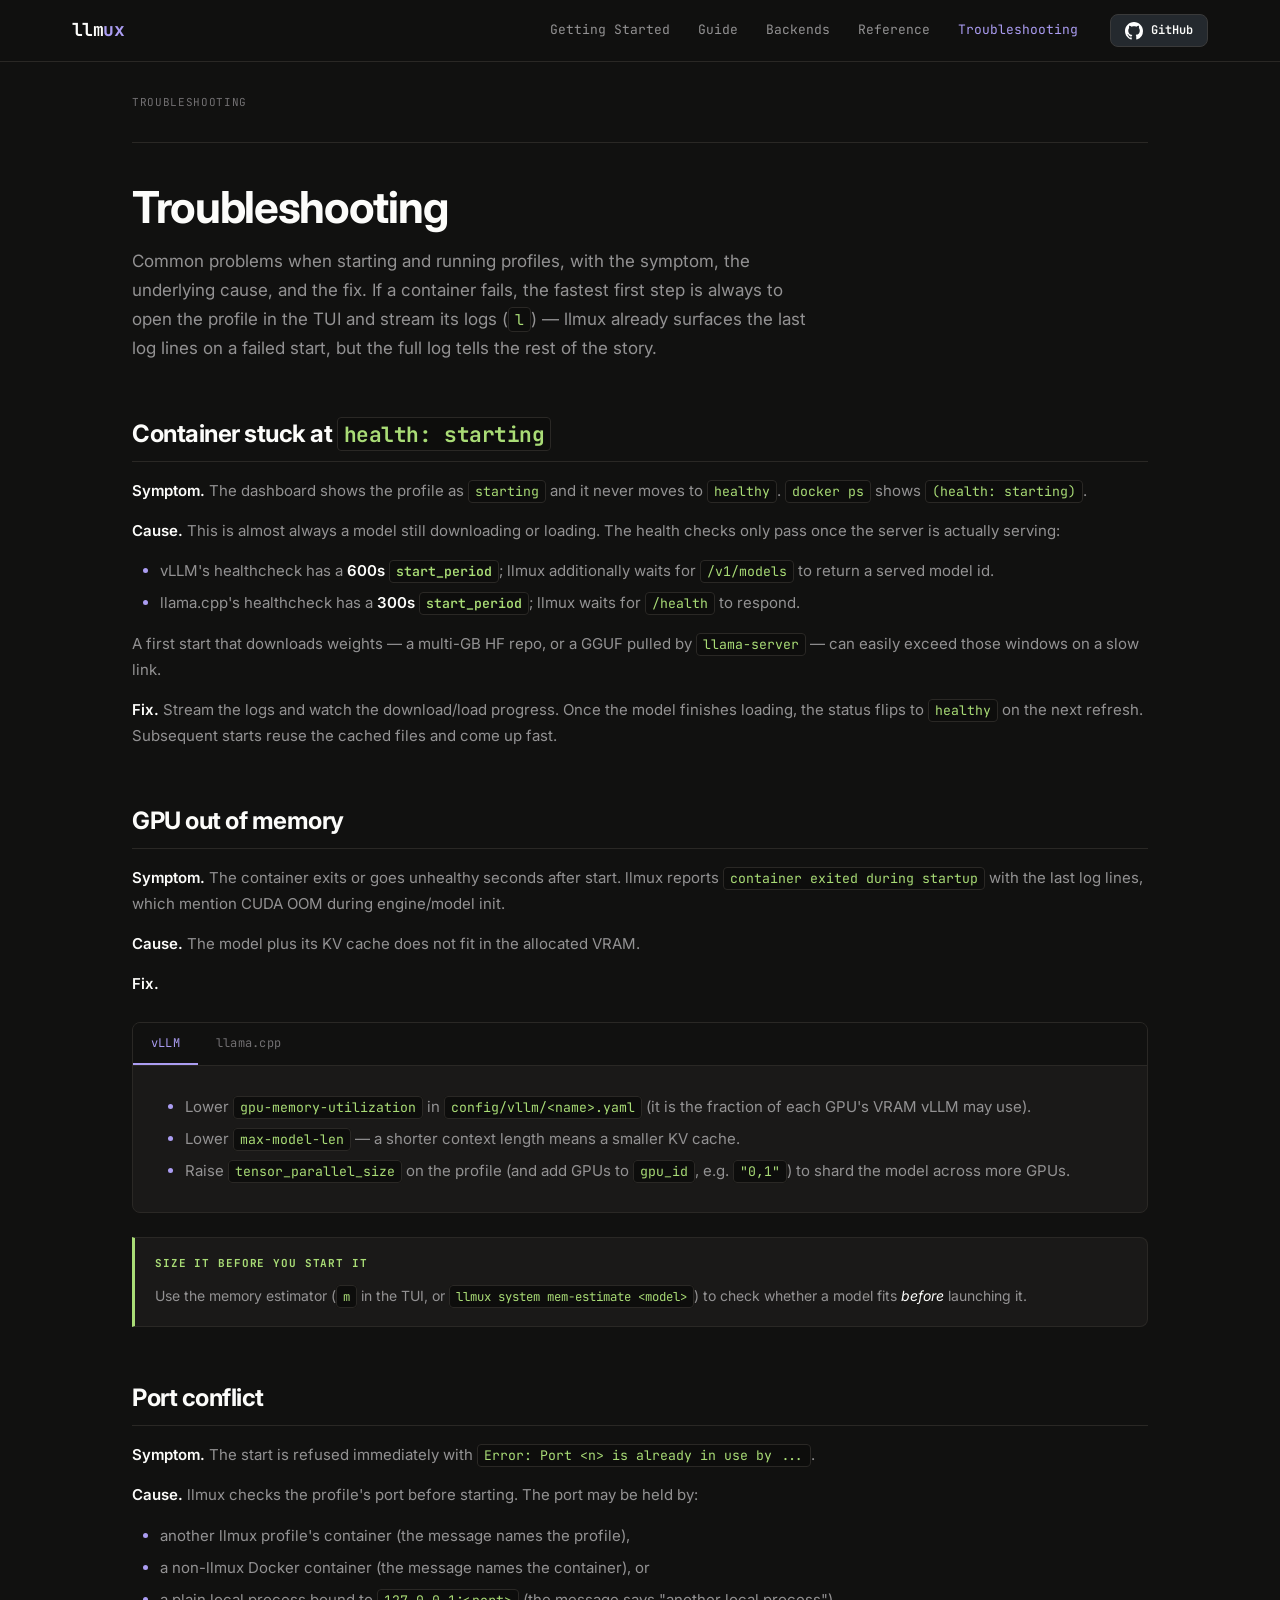
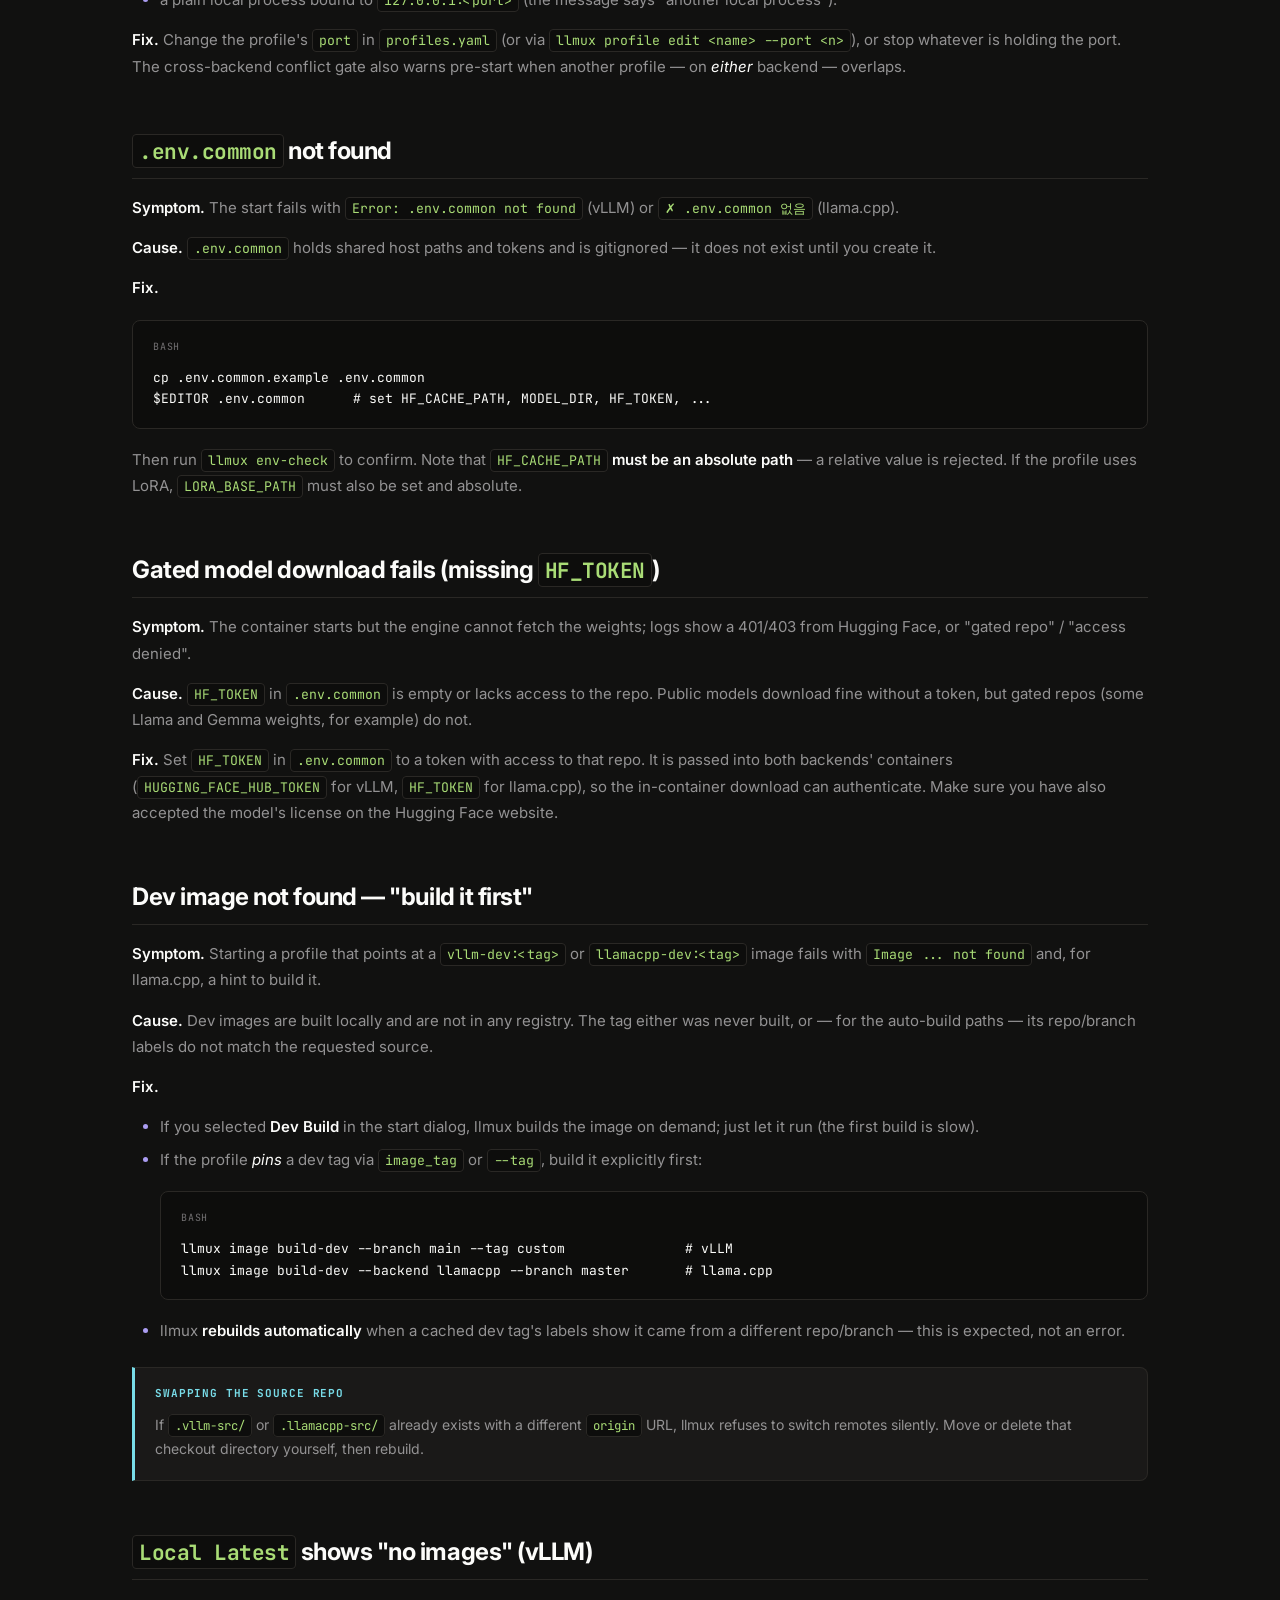
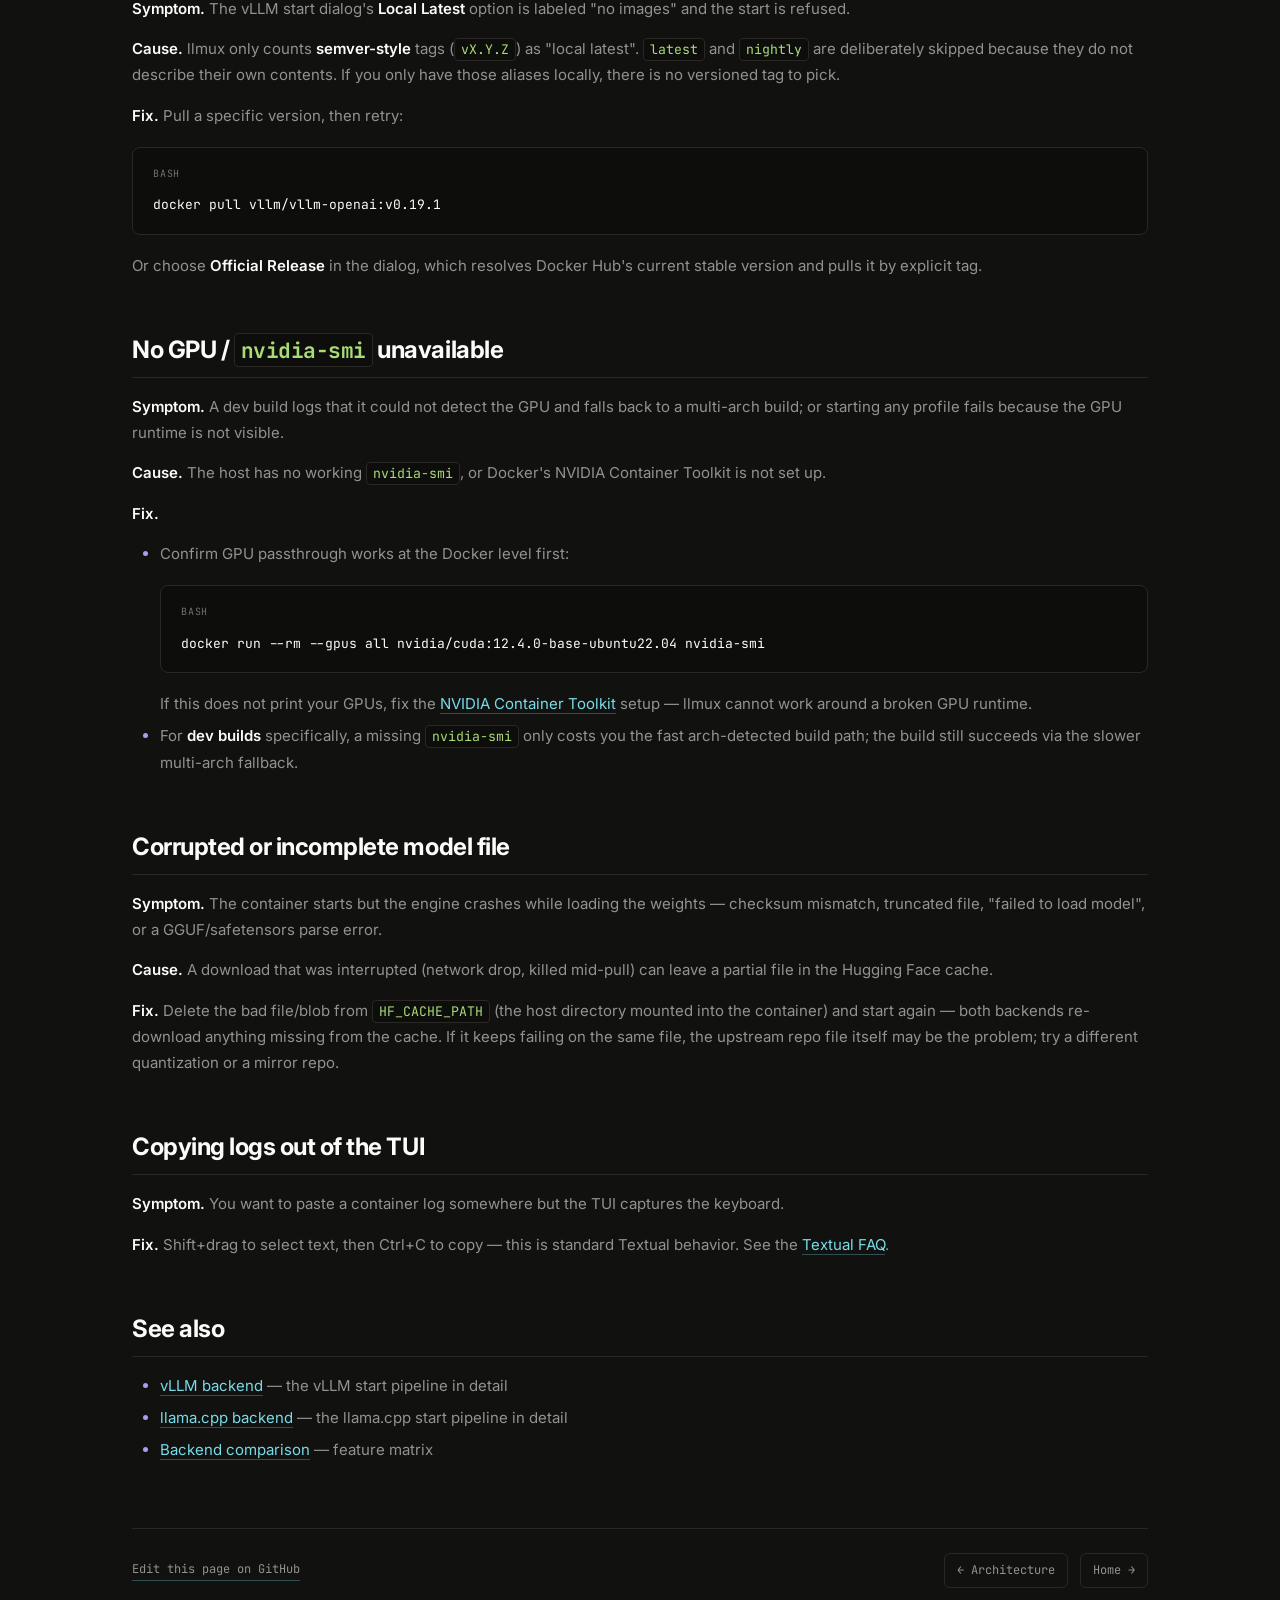
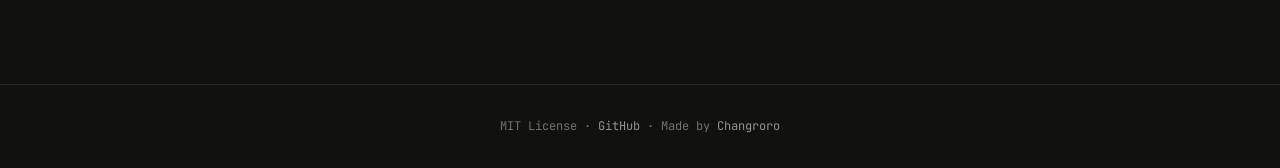
==== commit a05c6a90: "🚚 chore: GitHub 계정명 변경(Bae-ChangHyun → Changroro) 링크 갱신" ====
--- a/docs/troubleshooting.html
+++ b/docs/troubleshooting.html
@@ -24,7 +24,7 @@
         <a href="reference/cli.html">Reference</a>
         <a href="troubleshooting.html" class="active">Troubleshooting</a>
       </span>
-      <a href="https://github.com/Bae-ChangHyun/llmux" class="nav-github" target="_blank">
+      <a href="https://github.com/Changroro/llmux" class="nav-github" target="_blank">
         <svg viewBox="0 0 16 16"><path d="M8 0C3.58 0 0 3.58 0 8c0 3.54 2.29 6.53 5.47 7.59.4.07.55-.17.55-.38 0-.19-.01-.82-.01-1.49-2.01.37-2.53-.49-2.69-.94-.09-.23-.48-.94-.82-1.13-.28-.15-.68-.52-.01-.53.63-.01 1.08.58 1.23.82.72 1.21 1.87.87 2.33.66.07-.52.28-.87.51-1.07-1.78-.2-3.64-.89-3.64-3.95 0-.87.31-1.59.82-2.15-.08-.2-.36-1.02.08-2.12 0 0 .67-.21 2.2.82.64-.18 1.32-.27 2-.27.68 0 1.36.09 2 .27 1.53-1.04 2.2-.82 2.2-.82.44 1.1.16 1.92.08 2.12.51.56.82 1.27.82 2.15 0 3.07-1.87 3.75-3.65 3.95.29.25.54.73.54 1.48 0 1.07-.01 1.93-.01 2.2 0 .21.15.46.55.38A8.013 8.013 0 0016 8c0-4.42-3.58-8-8-8z"/></svg>
         <span class="nav-github-stars">GitHub</span>
       </a>
@@ -165,7 +165,7 @@
     </ul>
 
     <div class="docs-footer">
-      <a class="edit-link" href="https://github.com/Bae-ChangHyun/llmux/edit/main/docs/troubleshooting.md" target="_blank">Edit this page on GitHub</a>
+      <a class="edit-link" href="https://github.com/Changroro/llmux/edit/main/docs/troubleshooting.html" target="_blank">Edit this page on GitHub</a>
       <div class="prev-next">
         <a href="reference/architecture.html">&larr; Architecture</a>
         <a href="index.html">Home &rarr;</a>
@@ -180,8 +180,8 @@
   <div class="page-wrap">
     <p>
       MIT License &middot;
-      <a href="https://github.com/Bae-ChangHyun/llmux">GitHub</a> &middot;
-      Made by <a href="https://github.com/Bae-ChangHyun">Bae-ChangHyun</a>
+      <a href="https://github.com/Changroro/llmux">GitHub</a> &middot;
+      Made by <a href="https://github.com/Changroro">Changroro</a>
     </p>
   </div>
 </footer>
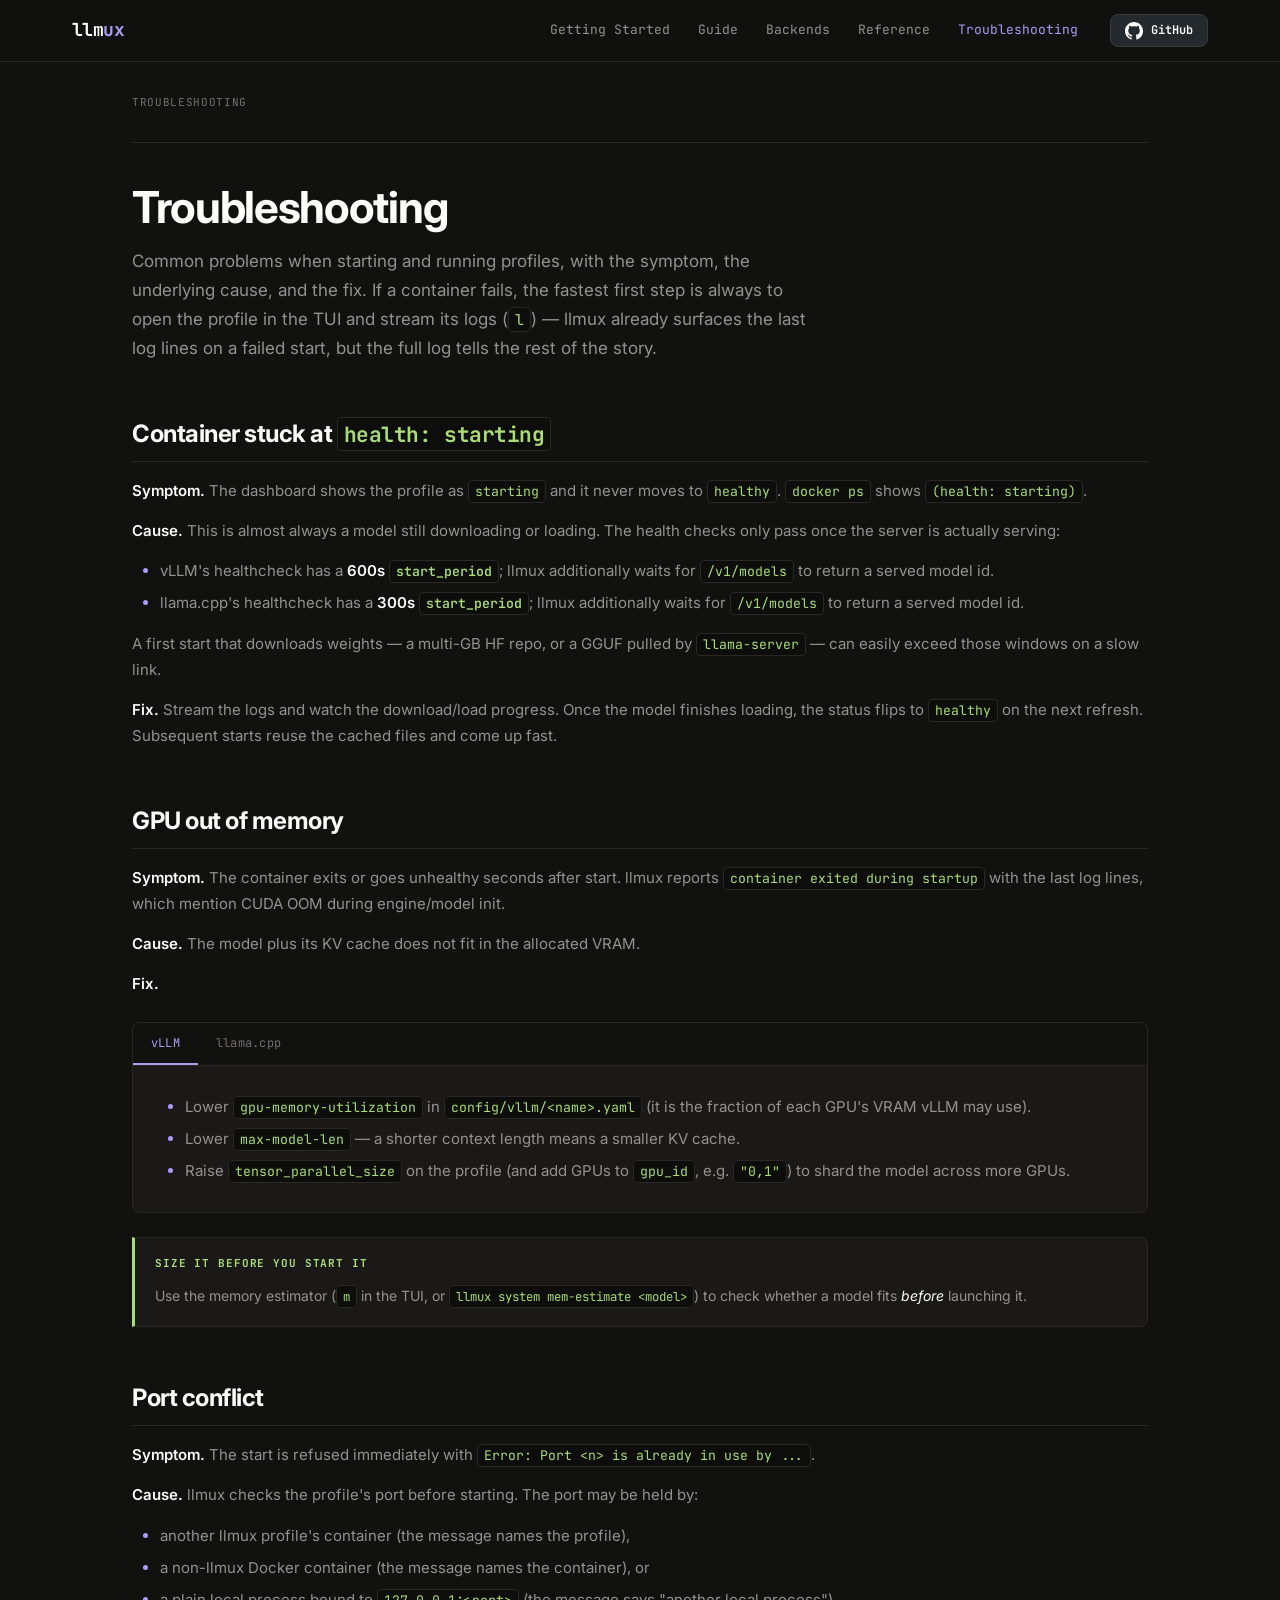
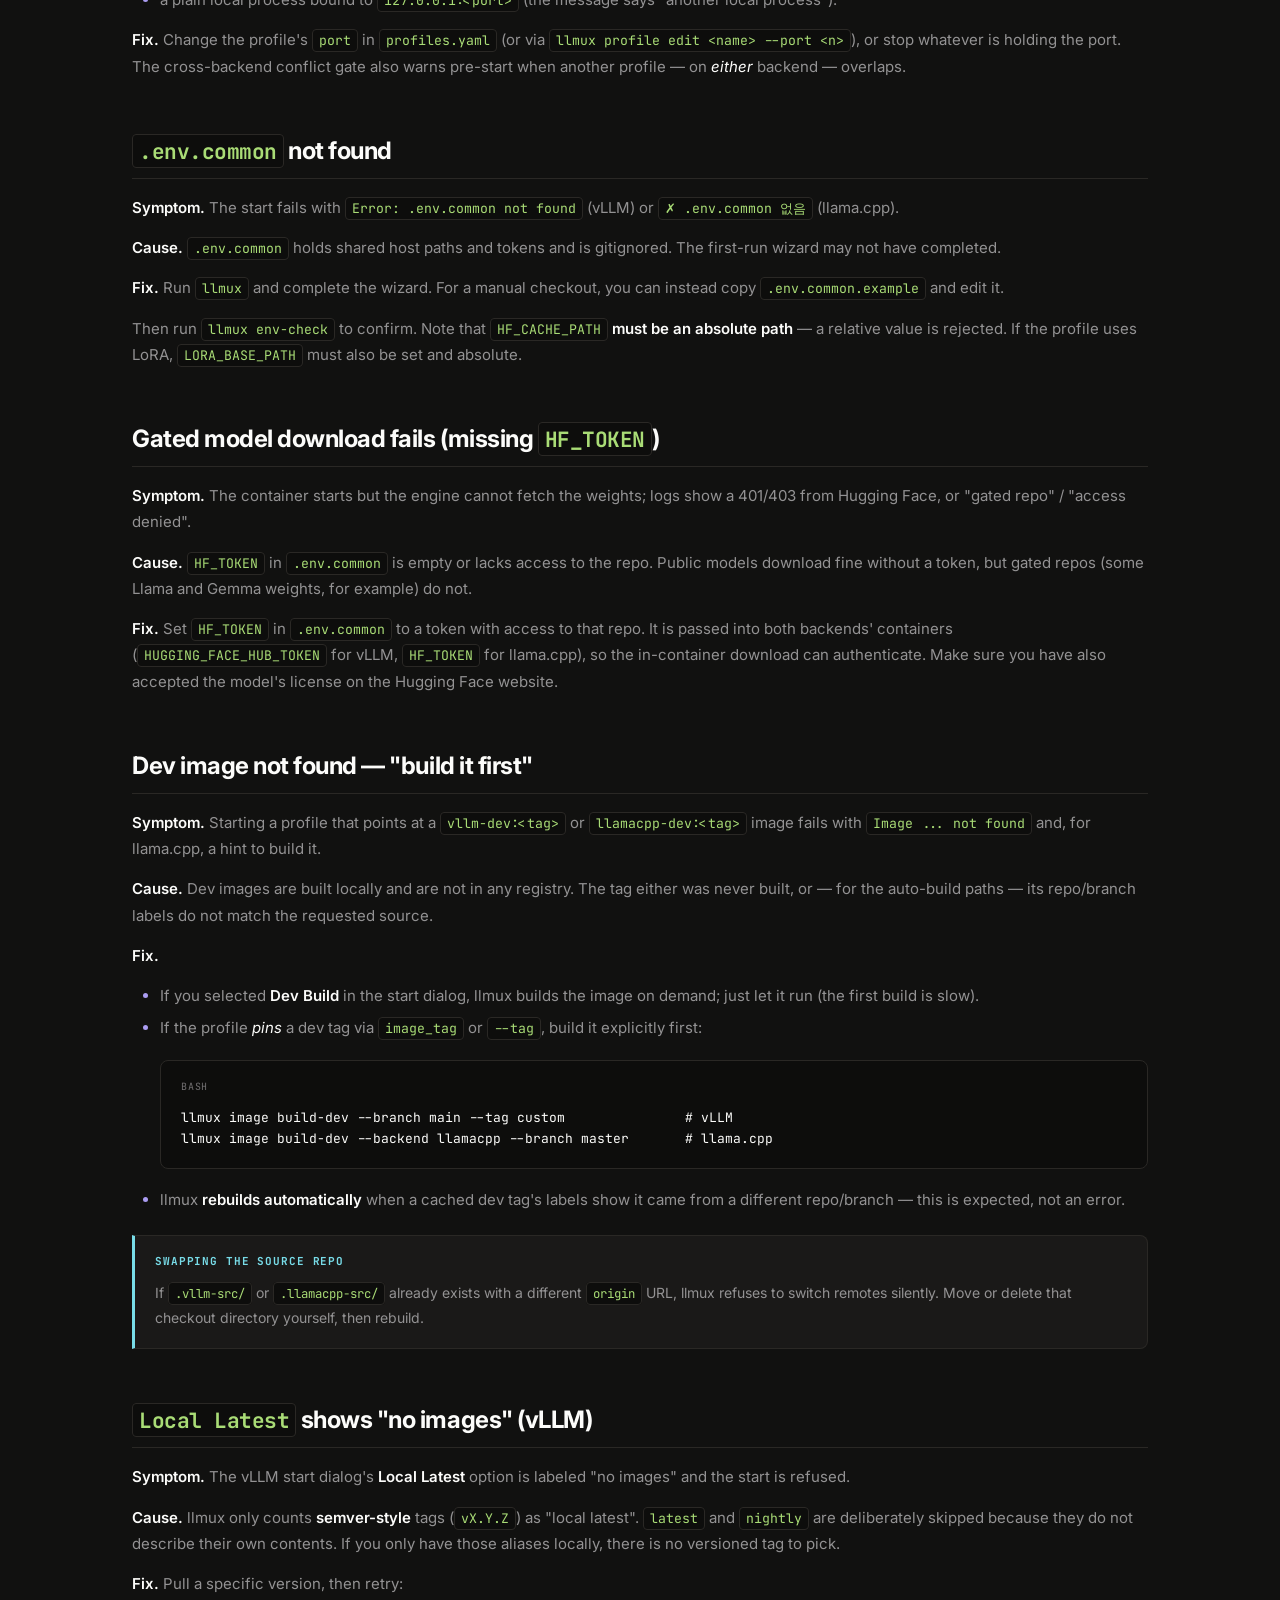
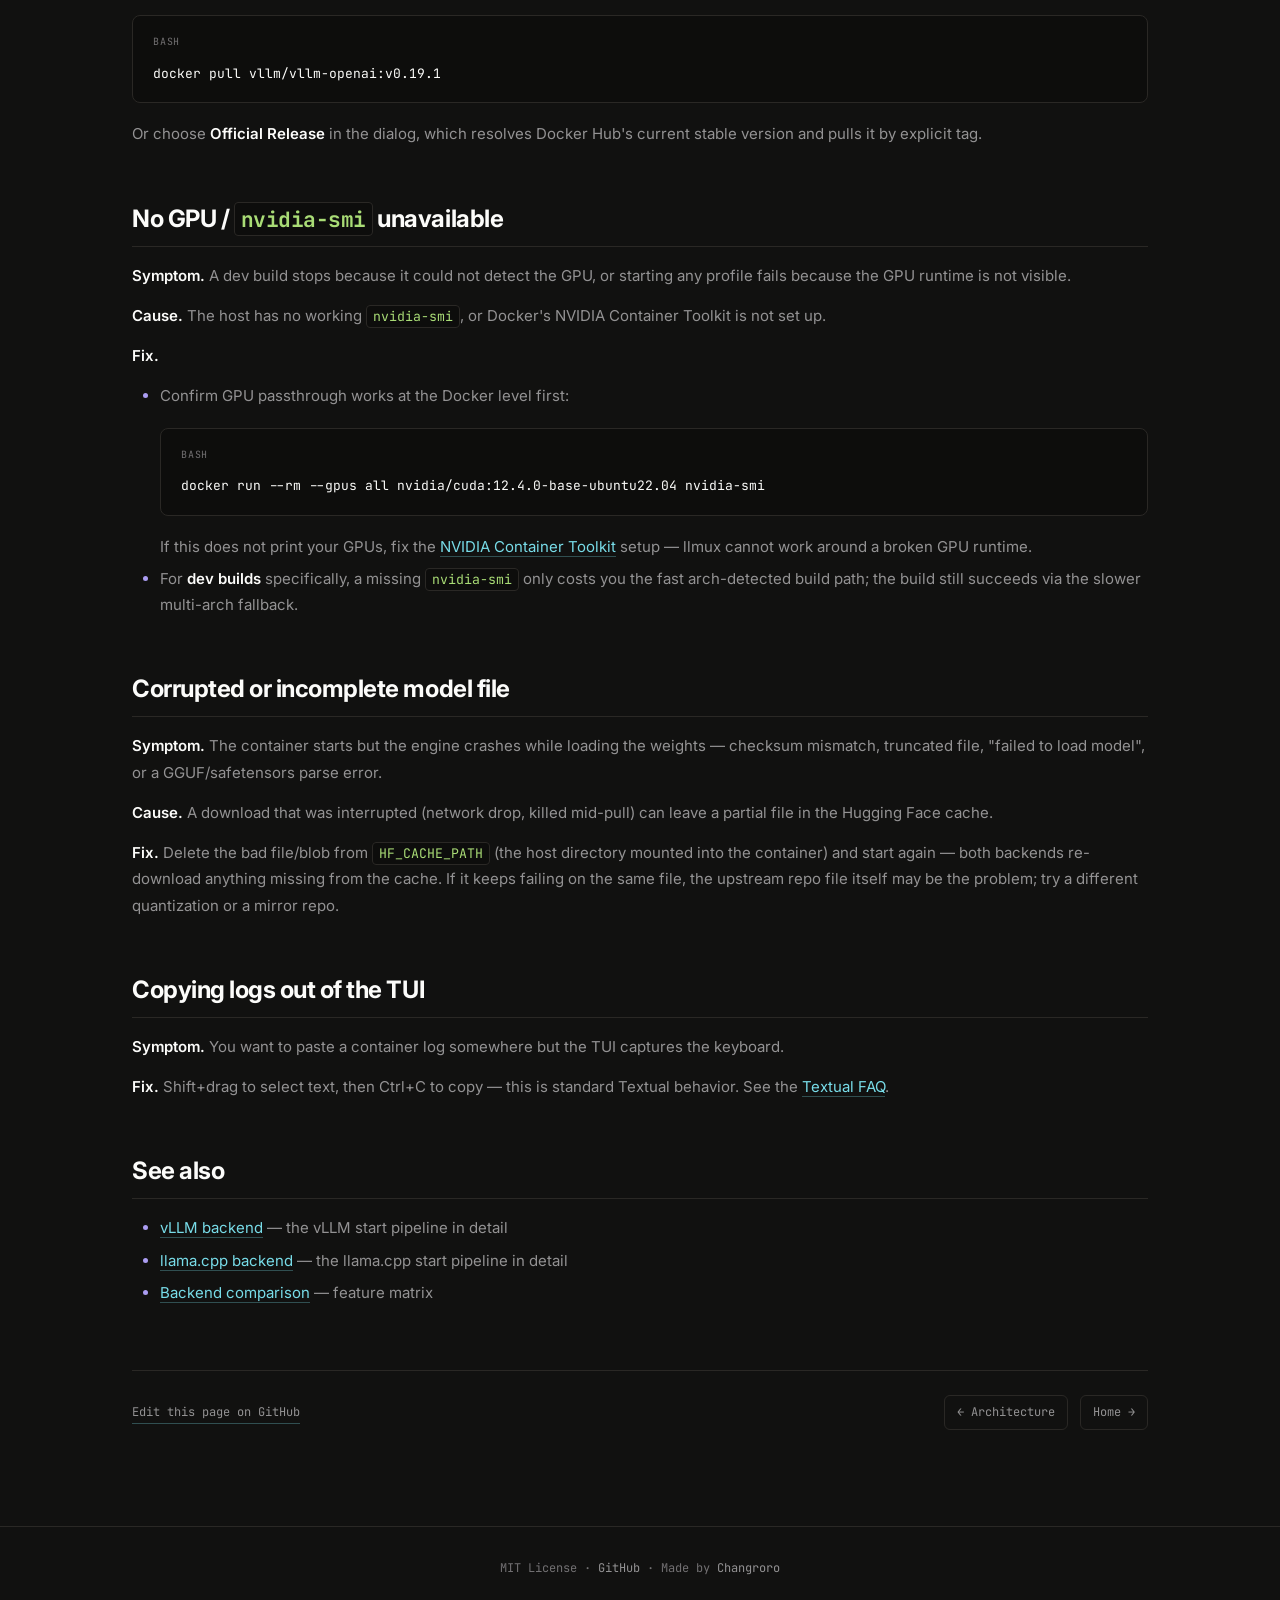
==== commit ced3b4ba: "🐛 fix(core): harden lifecycle and restore backend parity Align CLI, TUI, vLLM, and llama.cpp behavio" ====
--- a/docs/troubleshooting.html
+++ b/docs/troubleshooting.html
@@ -53,7 +53,7 @@
     <p><strong>Cause.</strong> This is almost always a model still downloading or loading. The health checks only pass once the server is actually serving:</p>
     <ul>
       <li>vLLM's healthcheck has a <strong>600s <code>start_period</code></strong>; llmux additionally waits for <code>/v1/models</code> to return a served model id.</li>
-      <li>llama.cpp's healthcheck has a <strong>300s <code>start_period</code></strong>; llmux waits for <code>/health</code> to respond.</li>
+      <li>llama.cpp's healthcheck has a <strong>300s <code>start_period</code></strong>; llmux additionally waits for <code>/v1/models</code> to return a served model id.</li>
     </ul>
     <p>A first start that downloads weights — a multi-GB HF repo, or a GGUF pulled by <code>llama-server</code> — can easily exceed those windows on a slow link.</p>
     <p><strong>Fix.</strong> Stream the logs and watch the download/load progress. Once the model finishes loading, the status flips to <code>healthy</code> on the next refresh. Subsequent starts reuse the cached files and come up fast.</p>
@@ -101,10 +101,8 @@
 
     <h2 id="env-common-not-found"><code>.env.common</code> not found</h2>
     <p><strong>Symptom.</strong> The start fails with <code>Error: .env.common not found</code> (vLLM) or <code>✗ .env.common 없음</code> (llama.cpp).</p>
-    <p><strong>Cause.</strong> <code>.env.common</code> holds shared host paths and tokens and is gitignored — it does not exist until you create it.</p>
-    <p><strong>Fix.</strong></p>
-    <pre data-lang="bash"><code>cp .env.common.example .env.common
-$EDITOR .env.common      # set HF_CACHE_PATH, MODEL_DIR, HF_TOKEN, ...</code></pre>
+    <p><strong>Cause.</strong> <code>.env.common</code> holds shared host paths and tokens and is gitignored. The first-run wizard may not have completed.</p>
+    <p><strong>Fix.</strong> Run <code>llmux</code> and complete the wizard. For a manual checkout, you can instead copy <code>.env.common.example</code> and edit it.</p>
     <p>Then run <code>llmux env-check</code> to confirm. Note that <code>HF_CACHE_PATH</code> <strong>must be an absolute path</strong> — a relative value is rejected. If the profile uses LoRA, <code>LORA_BASE_PATH</code> must also be set and absolute.</p>
 
     <h2 id="gated-model-download-fails-missing-hf-token">Gated model download fails (missing <code>HF_TOKEN</code>)</h2>
@@ -137,7 +135,7 @@
     <p>Or choose <strong>Official Release</strong> in the dialog, which resolves Docker Hub's current stable version and pulls it by explicit tag.</p>
 
     <h2 id="no-gpu-nvidia-smi-unavailable">No GPU / <code>nvidia-smi</code> unavailable</h2>
-    <p><strong>Symptom.</strong> A dev build logs that it could not detect the GPU and falls back to a multi-arch build; or starting any profile fails because the GPU runtime is not visible.</p>
+    <p><strong>Symptom.</strong> A dev build stops because it could not detect the GPU, or starting any profile fails because the GPU runtime is not visible.</p>
     <p><strong>Cause.</strong> The host has no working <code>nvidia-smi</code>, or Docker's NVIDIA Container Toolkit is not set up.</p>
     <p><strong>Fix.</strong></p>
     <ul>
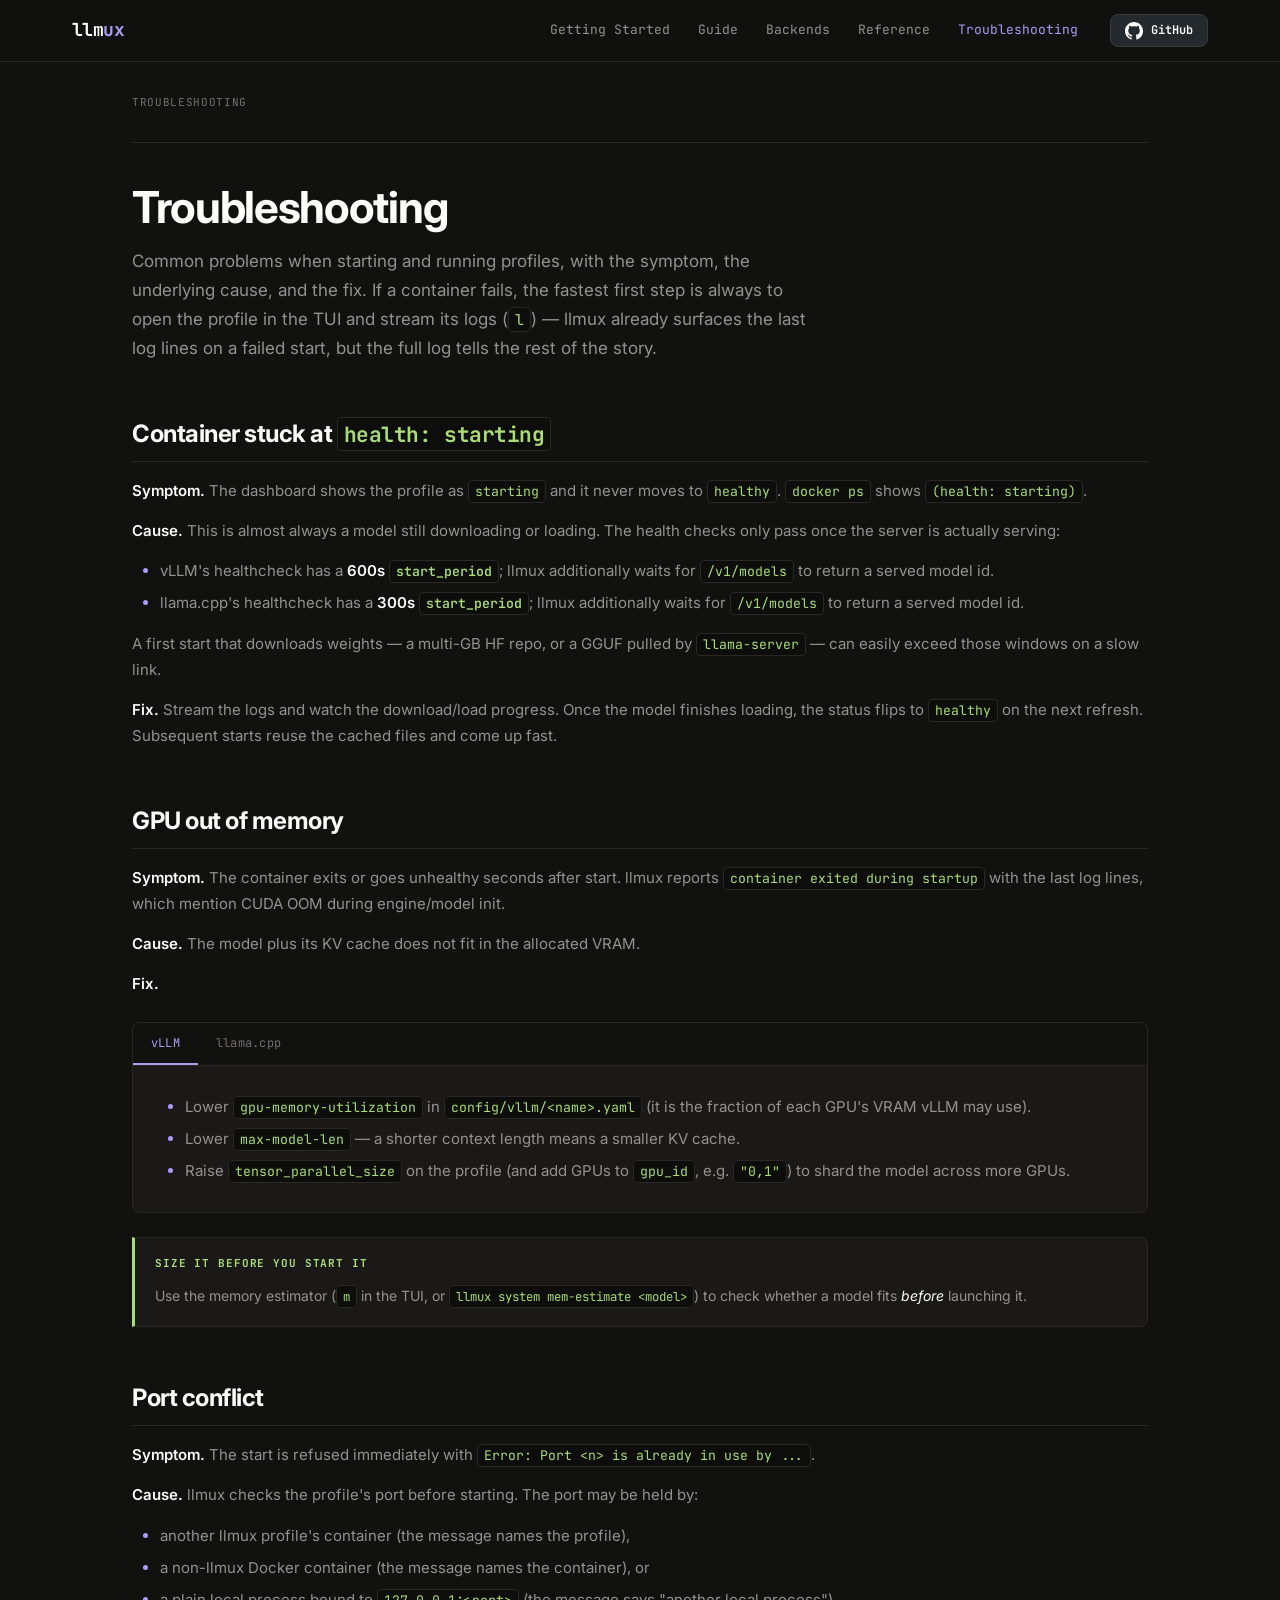
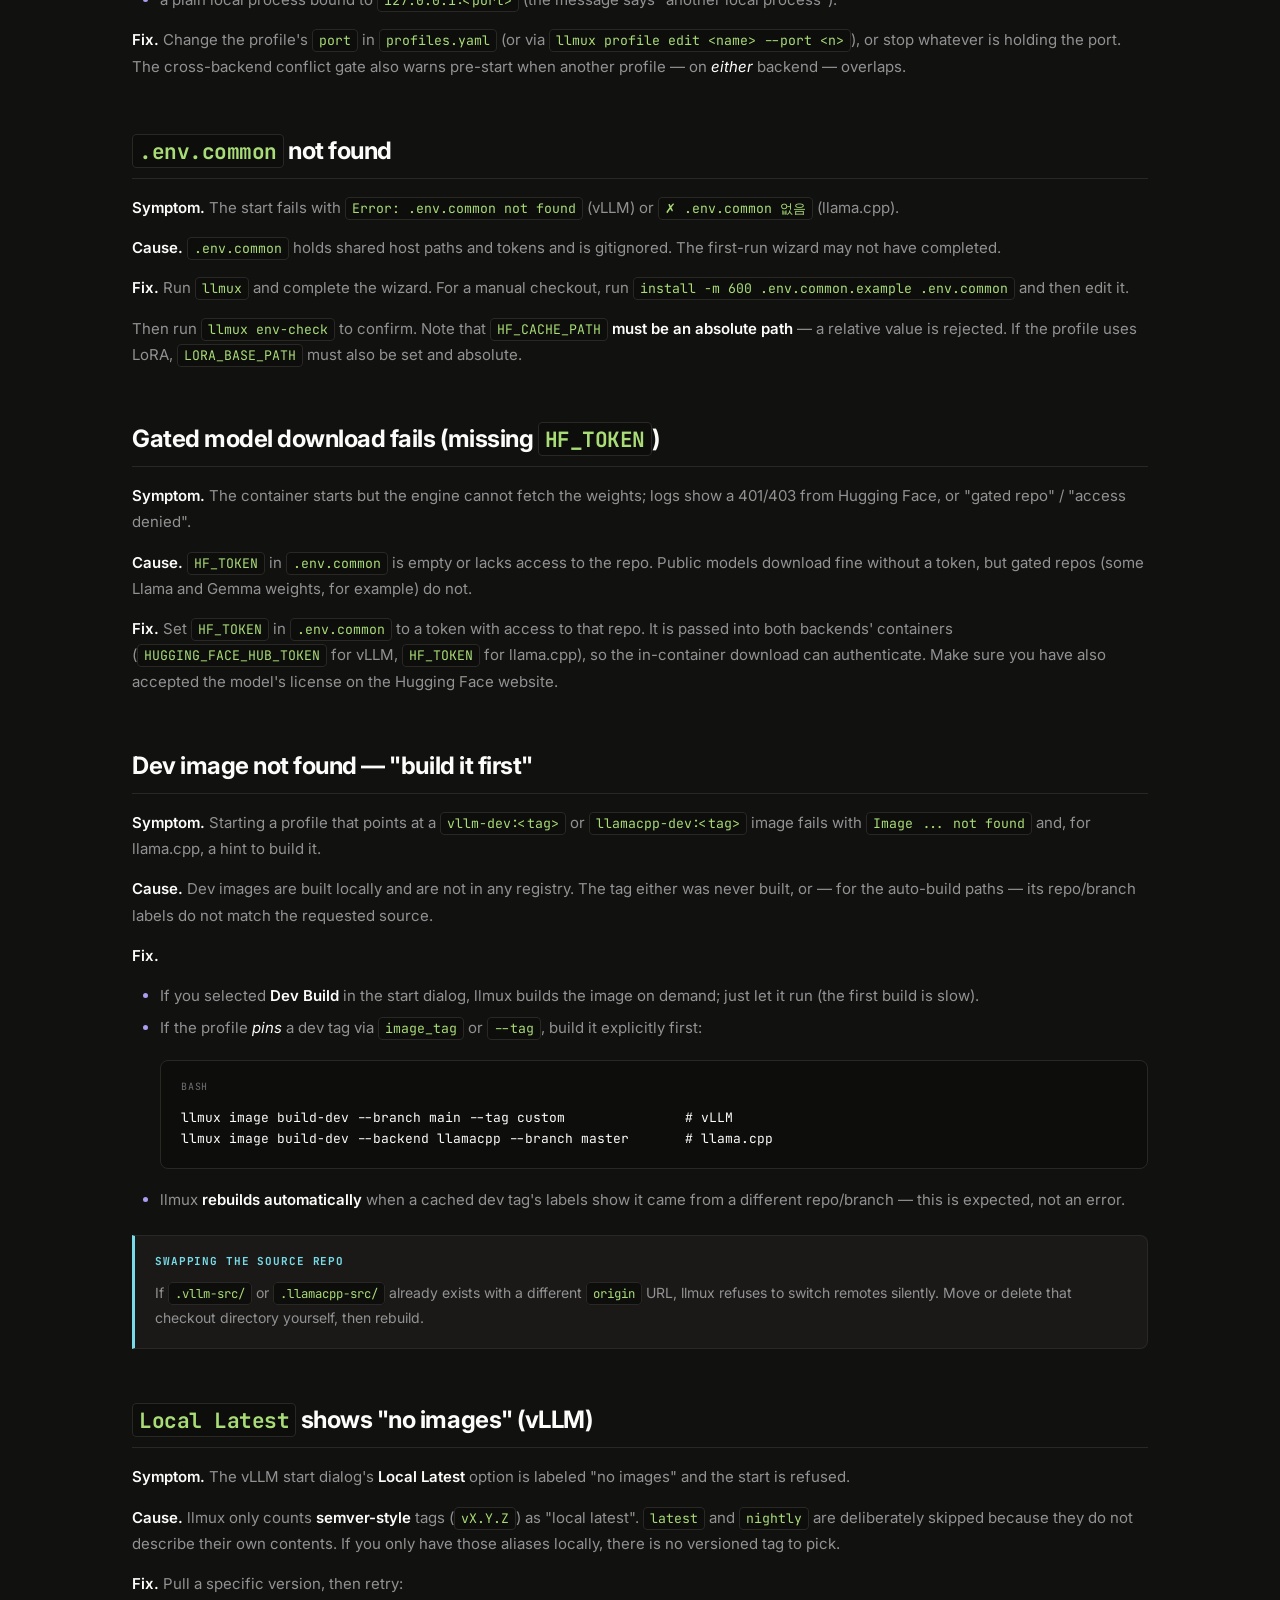
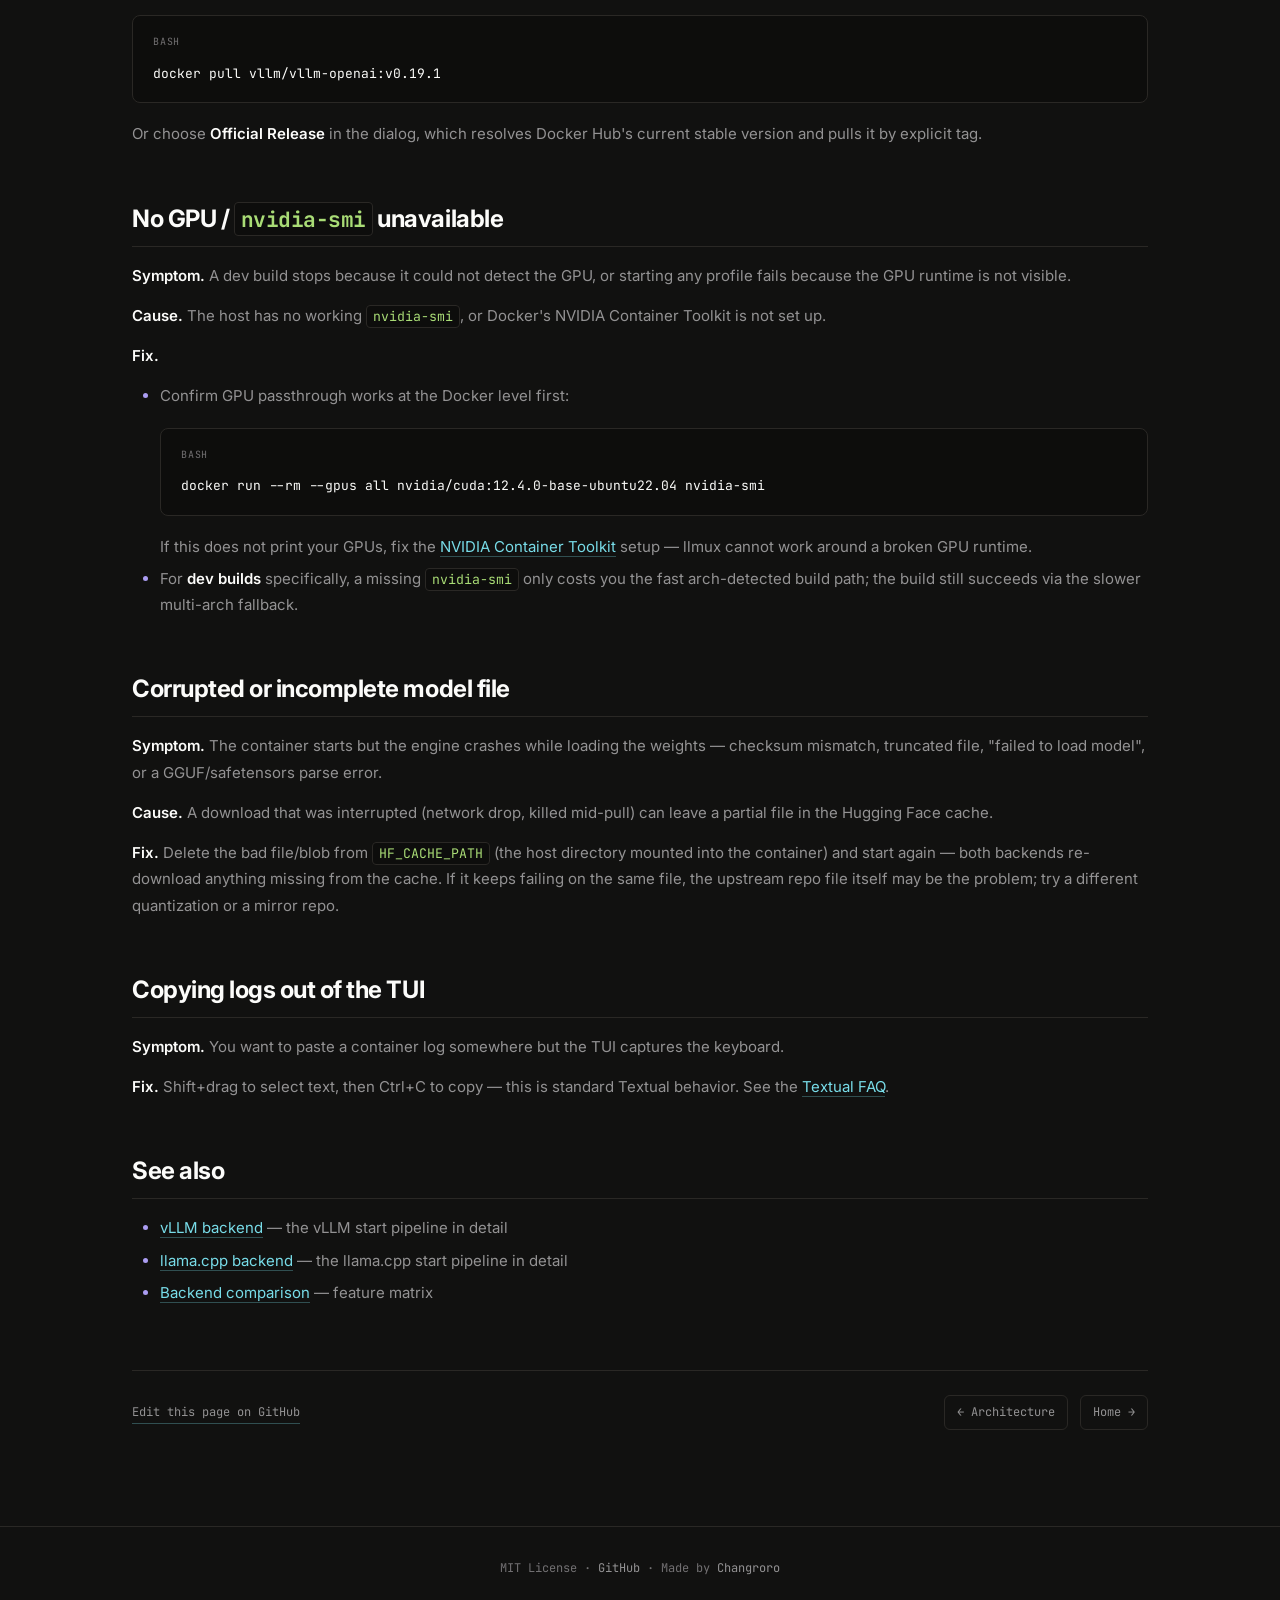
==== commit f04e0ef4: "🐛 fix(core): 서버 관리 전반의 무결성과 실패 처리 강화 프로필·config·runtime artifact 저장을 transaction과 CAS 경계로 묶고 입력 검증을 " ====
--- a/docs/troubleshooting.html
+++ b/docs/troubleshooting.html
@@ -102,7 +102,7 @@
     <h2 id="env-common-not-found"><code>.env.common</code> not found</h2>
     <p><strong>Symptom.</strong> The start fails with <code>Error: .env.common not found</code> (vLLM) or <code>✗ .env.common 없음</code> (llama.cpp).</p>
     <p><strong>Cause.</strong> <code>.env.common</code> holds shared host paths and tokens and is gitignored. The first-run wizard may not have completed.</p>
-    <p><strong>Fix.</strong> Run <code>llmux</code> and complete the wizard. For a manual checkout, you can instead copy <code>.env.common.example</code> and edit it.</p>
+    <p><strong>Fix.</strong> Run <code>llmux</code> and complete the wizard. For a manual checkout, run <code>install -m 600 .env.common.example .env.common</code> and then edit it.</p>
     <p>Then run <code>llmux env-check</code> to confirm. Note that <code>HF_CACHE_PATH</code> <strong>must be an absolute path</strong> — a relative value is rejected. If the profile uses LoRA, <code>LORA_BASE_PATH</code> must also be set and absolute.</p>
 
     <h2 id="gated-model-download-fails-missing-hf-token">Gated model download fails (missing <code>HF_TOKEN</code>)</h2>
